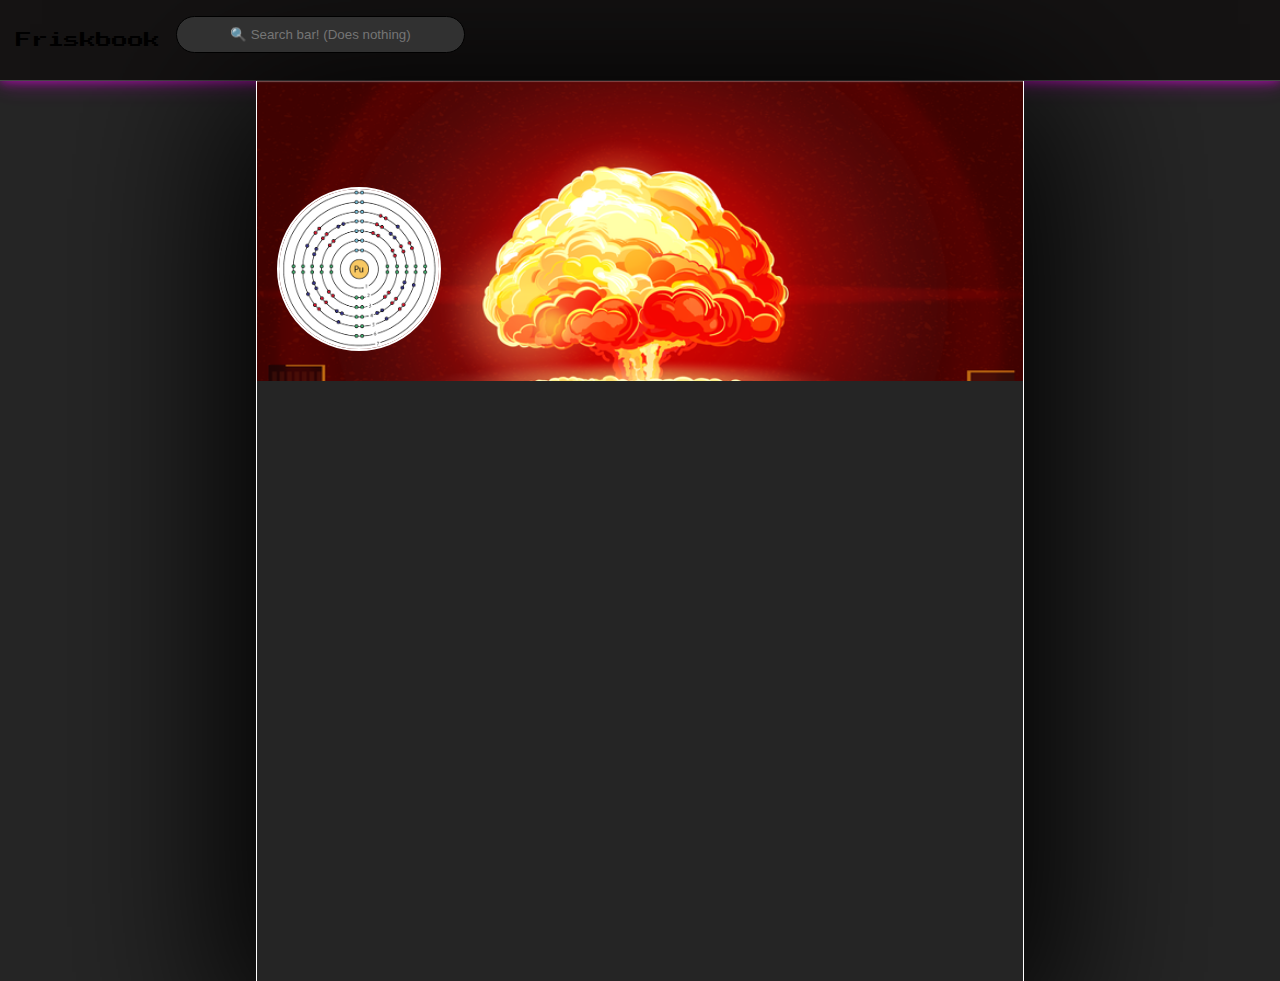
==== index.html @ 60d60c8c "Created website" ====
<!DOCTYPE html>
<html lang="en">

<head>
    <meta charset="UTF-8">
    <meta name="viewport" content="width=device-width, initial-scale=1.0">
    <link rel="stylesheet" href="/Styles.css">
    <title>Plutonium - Friskbook</title>
</head>

<body>
    <div id="fakeNav">
        <div id="leftContainer">
            <div id="logo">Friskbook</div>
            <div id="search">
                <div class="formContainer">
                    <form id="input" method="POST">
                        <input type="text" placeholder="🔍 Search bar! (Does nothing)">
                    </form>
                </div>
            </div>
        </div>
    </div>
    <div id="pageBody">
        <div class="profile-header">
            <div class="profile-banner">
                <img src="media/593af232bf76bb72038b4c7a.webp" alt="Profile Banner">
            </div>
            <img src="media/94_plutonium_(Pu)_enhanced_Bohr_model.png" alt="Profile Picture" class="profile-picture">
        </div>
        

</body>

</html>
---- Styles.css ----
body {
  background-color: #262626;
  margin: 0;
}

#pageBody {
  border: 0.1em solid white;
  color: white;
  margin-left: 20%;
  margin-right: 20%;
  min-height: 100vh;
  background-color: #252525;
  box-shadow: 0em 2em 10em 2em black;
  border-top: 0;
  border-bottom: 0;
}
#pageBody .profile-header {
  position: relative;
  width: 100%;
  max-height: 300px;
  /* Set the desired height for your banner */
  overflow: hidden;
}
#pageBody .profile-banner {
  position: relative;
  width: 100%;
  max-height: 300px; /* Set the desired height for your banner */
  overflow: hidden;
}
#pageBody .profile-banner img {
  width: 100%;
  height: auto;
  display: block;
}
#pageBody .profile-picture {
  position: absolute;
  bottom: 10%;
  /* Adjust the positioning as needed */
  left: 20px;
  /* Adjust the positioning as needed */
  width: 10em;
  /* Set the desired width for your profile picture */
  height: 10em;
  /* Set the desired height for your profile picture */
  border: 2px solid #fff;
  /* Optional: Add a white border to the profile picture */
  border-radius: 50%;
  /* Make the profile picture round */
}

#logo {
  font-family: PressStart2P;
}

#fakeNav {
  background-color: #151313;
  width: 100%;
  box-shadow: 0 0 10px rgba(255, 0, 255, 0.5), 0 0 20px rgba(255, 0, 255, 0.3), 0 0 30px rgba(255, 0, 255, 0.1);
  padding-top: 1em;
  padding-bottom: 1em;
  border-bottom: 0.1em rgb(153, 153, 153) outset;
  display: flex;
  flex-direction: row;
  justify-content: left;
}
#fakeNav #logo {
  animation: cycle-color 3s linear infinite alternate;
  padding: 1em;
  font-family: PressStart2P;
}
#fakeNav #leftContainer {
  display: flex;
}
#fakeNav #search .formContainer {
  display: flex;
  align-items: center;
}
#fakeNav #search .formContainer input {
  width: 20em;
}
#fakeNav #search #input input {
  animation: cycle-color 3s linear infinite alternate;
  padding: 10px;
  border: 1px solid black;
  border-radius: 20px;
  color: #000000;
  background-color: rgb(49, 49, 49);
}
#fakeNav #search #input::placeholder {
  animation: cycle-color 3s linear infinite alternate;
}
#fakeNav #search input[type=text]:focus {
  border: 1px solid black;
  animation: cycle-color 3s linear infinite alternate;
}
#fakeNav #search input[type=text] {
  text-align: center;
}

@font-face {
  font-family: PressStart2P;
  src: url("fonts/PressStart2P-Regular.ttf") format("truetype");
}
@keyframes cycle-color {
  0% {
    color: rgb(255, 0, 0);
    border-color: rgb(255, 0, 0);
  }
  16.6666% {
    color: rgb(255, 255, 0);
    border-color: rgb(255, 255, 0);
  }
  33.3333% {
    color: rgb(0, 255, 0);
    border-color: rgb(0, 255, 0);
  }
  50% {
    color: rgb(0, 255, 255);
    border-color: rgb(0, 255, 255);
  }
  66.6666% {
    color: rgb(0, 0, 255);
    border-color: rgb(0, 0, 255);
  }
  83.3333% {
    color: rgb(255, 0, 255);
    border-color: rgb(255, 0, 255);
  }
  100% {
    color: rgb(255, 0, 0);
    border-color: rgb(255, 0, 0);
  }
}

/*# sourceMappingURL=Styles.css.map */
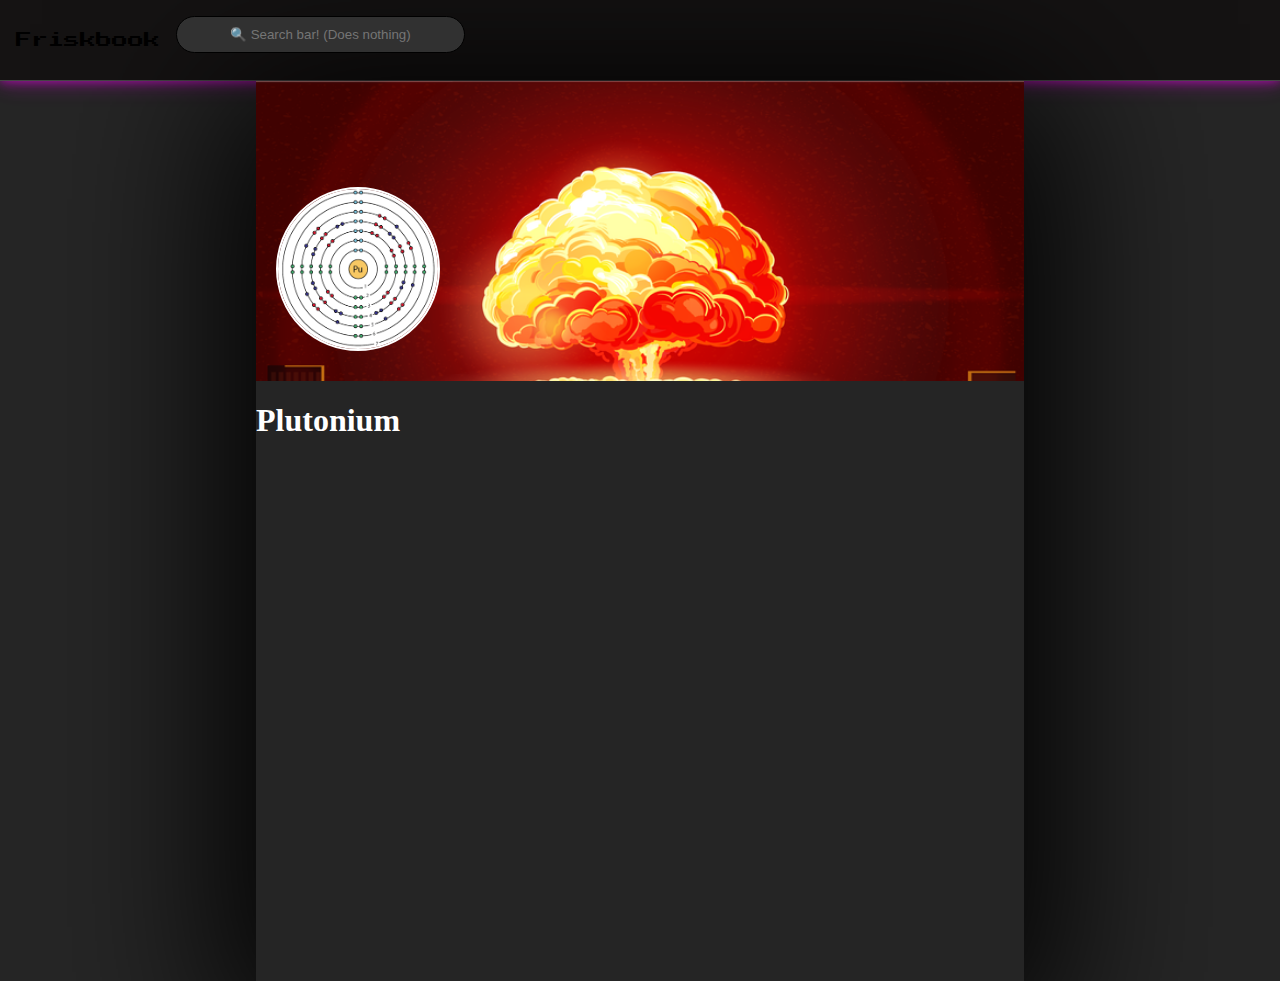
==== commit b045bbdd: "Updated & Added to plutonium" ====
--- a/index.html
+++ b/index.html
@@ -4,7 +4,7 @@
 <head>
     <meta charset="UTF-8">
     <meta name="viewport" content="width=device-width, initial-scale=1.0">
-    <link rel="stylesheet" href="/Styles.css">
+    <link rel="stylesheet" href="Styles.css">
     <title>Plutonium - Friskbook</title>
 </head>
 
@@ -28,7 +28,12 @@
             </div>
             <img src="media/94_plutonium_(Pu)_enhanced_Bohr_model.png" alt="Profile Picture" class="profile-picture">
         </div>
-        
+        <div class="topInfo">
+            <div class="name">
+                <h1>Plutonium</h1>
+            </div>
+        </div>
+    </div>
 
 </body>
 
--- a/Styles.css
+++ b/Styles.css
@@ -4,15 +4,12 @@
 }
 
 #pageBody {
-  border: 0.1em solid white;
   color: white;
   margin-left: 20%;
   margin-right: 20%;
   min-height: 100vh;
   background-color: #252525;
   box-shadow: 0em 2em 10em 2em black;
-  border-top: 0;
-  border-bottom: 0;
 }
 #pageBody .profile-header {
   position: relative;
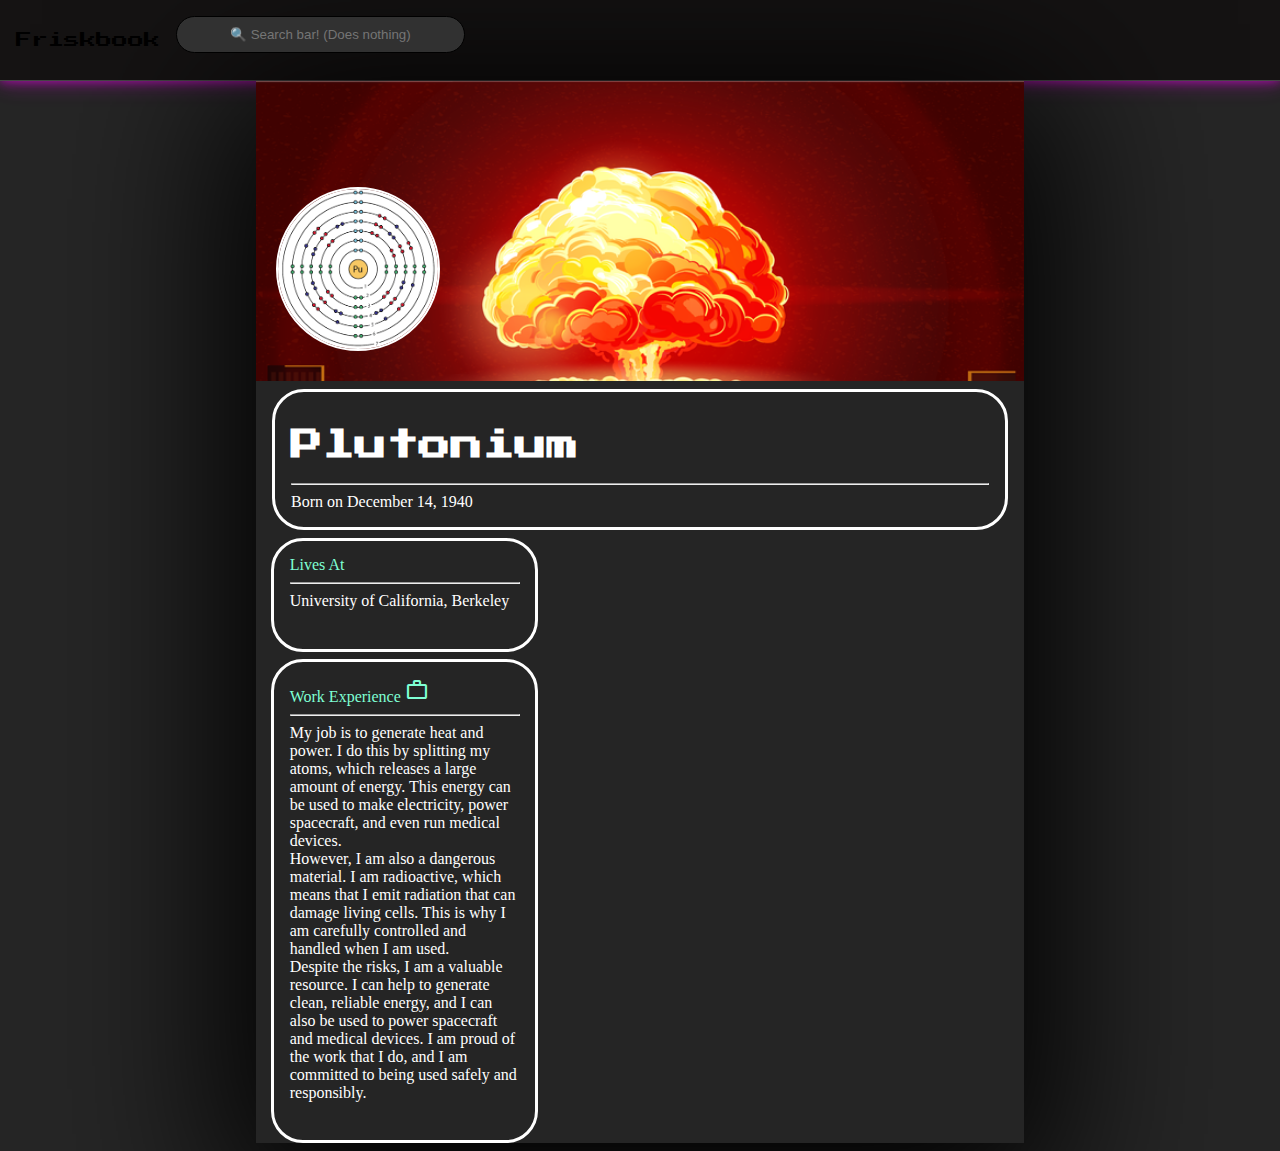
==== commit 10a06088: "Added basic info to page" ====
--- a/index.html
+++ b/index.html
@@ -5,8 +5,19 @@
     <meta charset="UTF-8">
     <meta name="viewport" content="width=device-width, initial-scale=1.0">
     <link rel="stylesheet" href="Styles.css">
+    <link rel="stylesheet"
+        href="https://fonts.googleapis.com/css2?family=Material+Symbols+Outlined:opsz,wght,FILL,GRAD@20..48,100..700,0..1,-50..200" />
     <title>Plutonium - Friskbook</title>
 </head>
+<style>
+    .material-symbols-outlined {
+        font-variation-settings:
+            'FILL' 0,
+            'wght' 400,
+            'GRAD' 0,
+            'opsz' 24
+    }
+</style>
 
 <body>
     <div id="fakeNav">
@@ -31,6 +42,36 @@
         <div class="topInfo">
             <div class="name">
                 <h1>Plutonium</h1>
+                <hr>
+            </div>
+            <div class="sub">
+                Born on December 14, 1940
+            </div>
+        </div>
+        <div class="infoBox">
+            <div class="title">
+                Lives At
+                <hr>
+            </div>
+            <div class="sub">
+                University of California, Berkeley
+            </div>
+        </div>
+        <div class="infoBox">
+            <div class="title">
+                Work Experience <span class="material-symbols-outlined">work</span>
+                <hr>
+            </div>
+            <div class="sub">
+                My job is to generate heat and power. I do this by splitting my atoms, which releases a large amount of
+                energy. This energy can be used to make electricity, power spacecraft, and even run medical devices.
+                <br>
+                However, I am also a dangerous material. I am radioactive, which means that I emit radiation that can
+                damage living cells. This is why I am carefully controlled and handled when I am used.
+                <br>
+                Despite the risks, I am a valuable resource. I can help to generate clean, reliable energy, and I can
+                also be used to power spacecraft and medical devices. I am proud of the work that I do, and I am
+                committed to being used safely and responsibly.
             </div>
         </div>
     </div>
--- a/Styles.css
+++ b/Styles.css
@@ -21,7 +21,8 @@
 #pageBody .profile-banner {
   position: relative;
   width: 100%;
-  max-height: 300px; /* Set the desired height for your banner */
+  max-height: 300px;
+  /* Set the desired height for your banner */
   overflow: hidden;
 }
 #pageBody .profile-banner img {
@@ -43,6 +44,36 @@
   /* Optional: Add a white border to the profile picture */
   border-radius: 50%;
   /* Make the profile picture round */
+}
+#pageBody .topInfo {
+  border: white solid 0.2em;
+  border-radius: 2em;
+  margin-left: 1em;
+  margin-right: 1em;
+  margin-top: 0.5em;
+  margin-bottom: 0.5em;
+  padding: 1em;
+  animation: cycle-color-border 3s linear infinite alternate;
+}
+#pageBody .topInfo .name {
+  font-family: PressStart2P;
+}
+#pageBody .infoBox {
+  border: white solid 0.2em;
+  border-radius: 2em;
+  margin-left: 2%;
+  margin-right: 2%;
+  margin-top: 1%;
+  margin-bottom: 1%;
+  animation: cycle-color-border 3s linear infinite alternate;
+  width: 30%;
+  padding-top: 2%;
+  padding-bottom: 5%;
+  padding-left: 2%;
+  padding-right: 2%;
+}
+#pageBody .infoBox .title {
+  color: aquamarine;
 }
 
 #logo {
@@ -128,5 +159,28 @@
     border-color: rgb(255, 0, 0);
   }
 }
+@keyframes cycle-color-border {
+  0% {
+    border-color: rgb(255, 0, 0);
+  }
+  16.6666% {
+    border-color: rgb(255, 255, 0);
+  }
+  33.3333% {
+    border-color: rgb(0, 255, 0);
+  }
+  50% {
+    border-color: rgb(0, 255, 255);
+  }
+  66.6666% {
+    border-color: rgb(0, 0, 255);
+  }
+  83.3333% {
+    border-color: rgb(255, 0, 255);
+  }
+  100% {
+    border-color: rgb(255, 0, 0);
+  }
+}
 
 /*# sourceMappingURL=Styles.css.map */
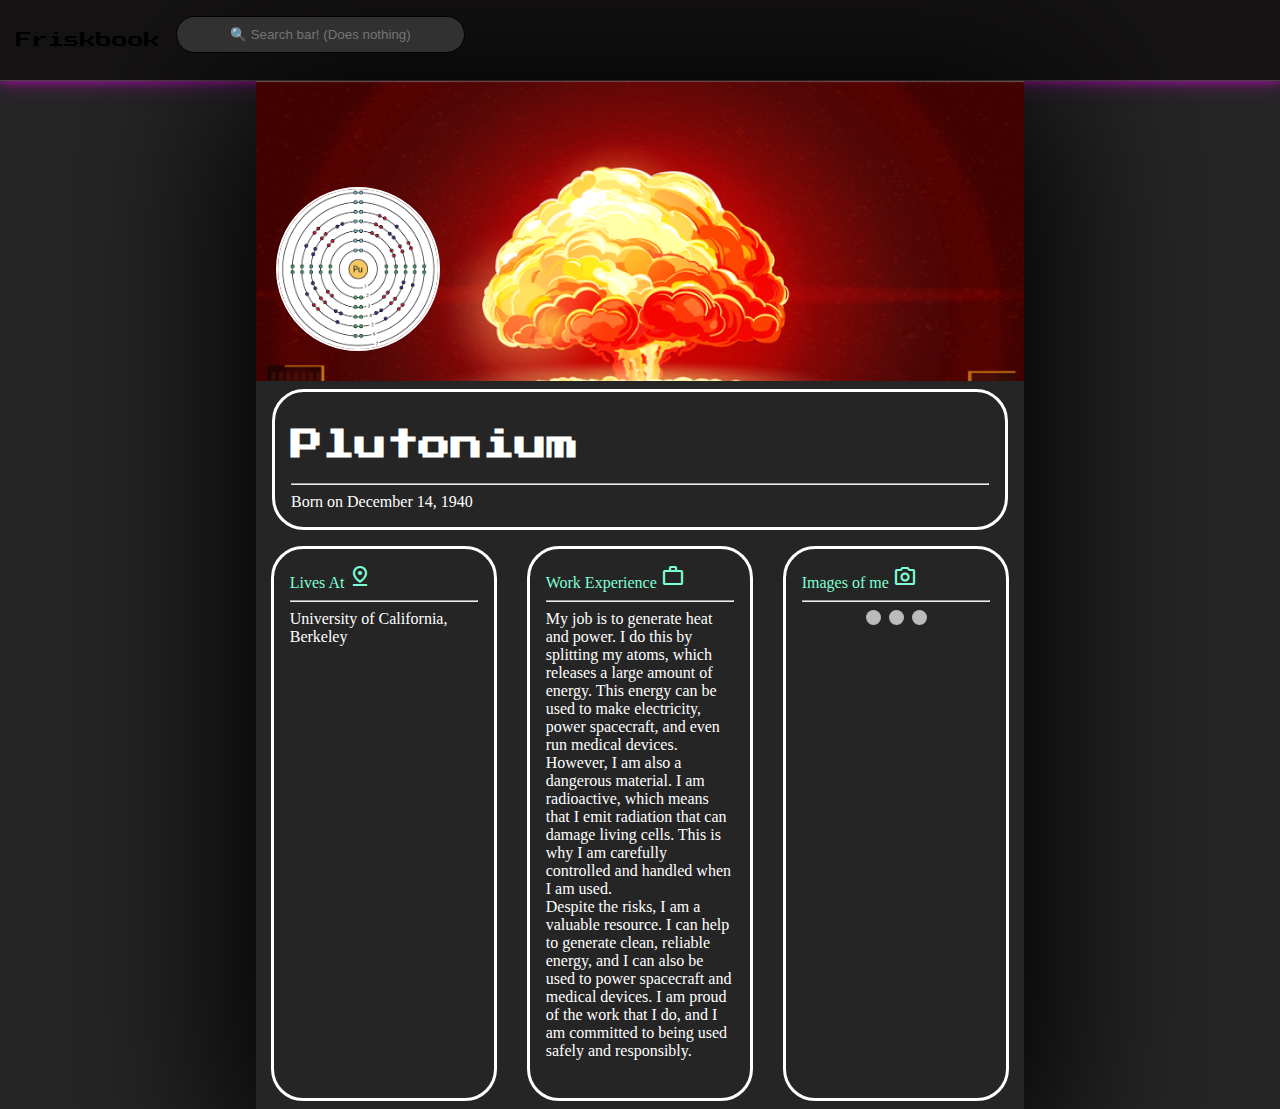
==== commit ec8e554f: "Changed page content to flexbox" ====
--- a/index.html
+++ b/index.html
@@ -48,34 +48,65 @@
                 Born on December 14, 1940
             </div>
         </div>
-        <div class="infoBox">
-            <div class="title">
-                Lives At
-                <hr>
+        <div class="pageInfo">
+            <div class="infoBox">
+                <div class="title">
+                    Lives At <span id="livesAt" class="material-symbols-outlined">pin_drop</span>
+                    <hr>
+                </div>
+                <div class="sub">
+                    University of California, Berkeley
+                </div>
             </div>
-            <div class="sub">
-                University of California, Berkeley
+            <div class="infoBox">
+                <div class="title">
+                    Work Experience <span class="material-symbols-outlined">work</span>
+                    <hr>
+                </div>
+                <div class="sub">
+                    My job is to generate heat and power. I do this by splitting my atoms, which releases a large amount
+                    of
+                    energy. This energy can be used to make electricity, power spacecraft, and even run medical devices.
+                    <br>
+                    However, I am also a dangerous material. I am radioactive, which means that I emit radiation that
+                    can
+                    damage living cells. This is why I am carefully controlled and handled when I am used.
+                    <br>
+                    Despite the risks, I am a valuable resource. I can help to generate clean, reliable energy, and I
+                    can
+                    also be used to power spacecraft and medical devices. I am proud of the work that I do, and I am
+                    committed to being used safely and responsibly.
+                </div>
             </div>
-        </div>
-        <div class="infoBox">
-            <div class="title">
-                Work Experience <span class="material-symbols-outlined">work</span>
-                <hr>
-            </div>
-            <div class="sub">
-                My job is to generate heat and power. I do this by splitting my atoms, which releases a large amount of
-                energy. This energy can be used to make electricity, power spacecraft, and even run medical devices.
-                <br>
-                However, I am also a dangerous material. I am radioactive, which means that I emit radiation that can
-                damage living cells. This is why I am carefully controlled and handled when I am used.
-                <br>
-                Despite the risks, I am a valuable resource. I can help to generate clean, reliable energy, and I can
-                also be used to power spacecraft and medical devices. I am proud of the work that I do, and I am
-                committed to being used safely and responsibly.
+            <div class="infoBox">
+                <div class="title">
+                    Images of me <span class="material-symbols-outlined">photo_camera</span>
+                    <hr>
+                </div>
+                <div class="slideshow-container">
+                    <div class="mySlides">
+                        <img src="media/IMG_1771-cropped_69eba9ad-09d0-421a-9388-7b87ca24a13b.webp" alt="Image 1">
+                    </div>
+
+                    <div class="mySlides">
+                        <img src="media/Plutonium3.jpg" alt="Image 2">
+                    </div>
+
+                    <div class="mySlides">
+                        <img src="media/9698409F-C587-40D2-9E95CE452CDD41EC_source.webp" alt="Image 3">
+                    </div>
+
+                    <!-- Navigation dots -->
+                    <div style="text-align:center">
+                        <span class="dot"></span>
+                        <span class="dot"></span>
+                        <span class="dot"></span>
+                    </div>
+                </div>
             </div>
         </div>
     </div>
-
+    <script src="slides.js"></script>
 </body>
 
 </html>--- a/Styles.css
+++ b/Styles.css
@@ -10,6 +10,9 @@
   min-height: 100vh;
   background-color: #252525;
   box-shadow: 0em 2em 10em 2em black;
+}
+#pageBody #livesAt {
+  height: 20%;
 }
 #pageBody .profile-header {
   position: relative;
@@ -58,7 +61,11 @@
 #pageBody .topInfo .name {
   font-family: PressStart2P;
 }
-#pageBody .infoBox {
+#pageBody .pageInfo {
+  display: flex;
+  justify-content: center;
+}
+#pageBody .pageInfo .infoBox {
   border: white solid 0.2em;
   border-radius: 2em;
   margin-left: 2%;
@@ -71,9 +78,46 @@
   padding-bottom: 5%;
   padding-left: 2%;
   padding-right: 2%;
-}
-#pageBody .infoBox .title {
+  /* Style for the slideshow container */
+  /* Style for the images in the slideshow */
+  /* Style for the navigation dots */
+}
+#pageBody .pageInfo .infoBox .title {
   color: aquamarine;
+}
+#pageBody .pageInfo .infoBox img {
+  margin: 2%;
+  width: 80%;
+}
+#pageBody .pageInfo .infoBox .slideshow-container {
+  max-width: 500px;
+  position: relative;
+  margin: auto;
+  overflow: hidden;
+}
+#pageBody .pageInfo .infoBox .mySlides {
+  display: none;
+  width: 100%;
+  height: 300px;
+  /* Set a fixed height for the images */
+}
+#pageBody .pageInfo .infoBox .mySlides img {
+  width: 100%;
+  height: 100%;
+  object-fit: cover;
+  /* Maintain image aspect ratio while covering the fixed container height */
+}
+#pageBody .pageInfo .infoBox .dot {
+  height: 15px;
+  width: 15px;
+  margin: 0 2px;
+  background-color: #bbb;
+  border-radius: 50%;
+  display: inline-block;
+  transition: background-color 0.6s ease;
+}
+#pageBody .pageInfo .infoBox .active {
+  background-color: #717171;
 }
 
 #logo {
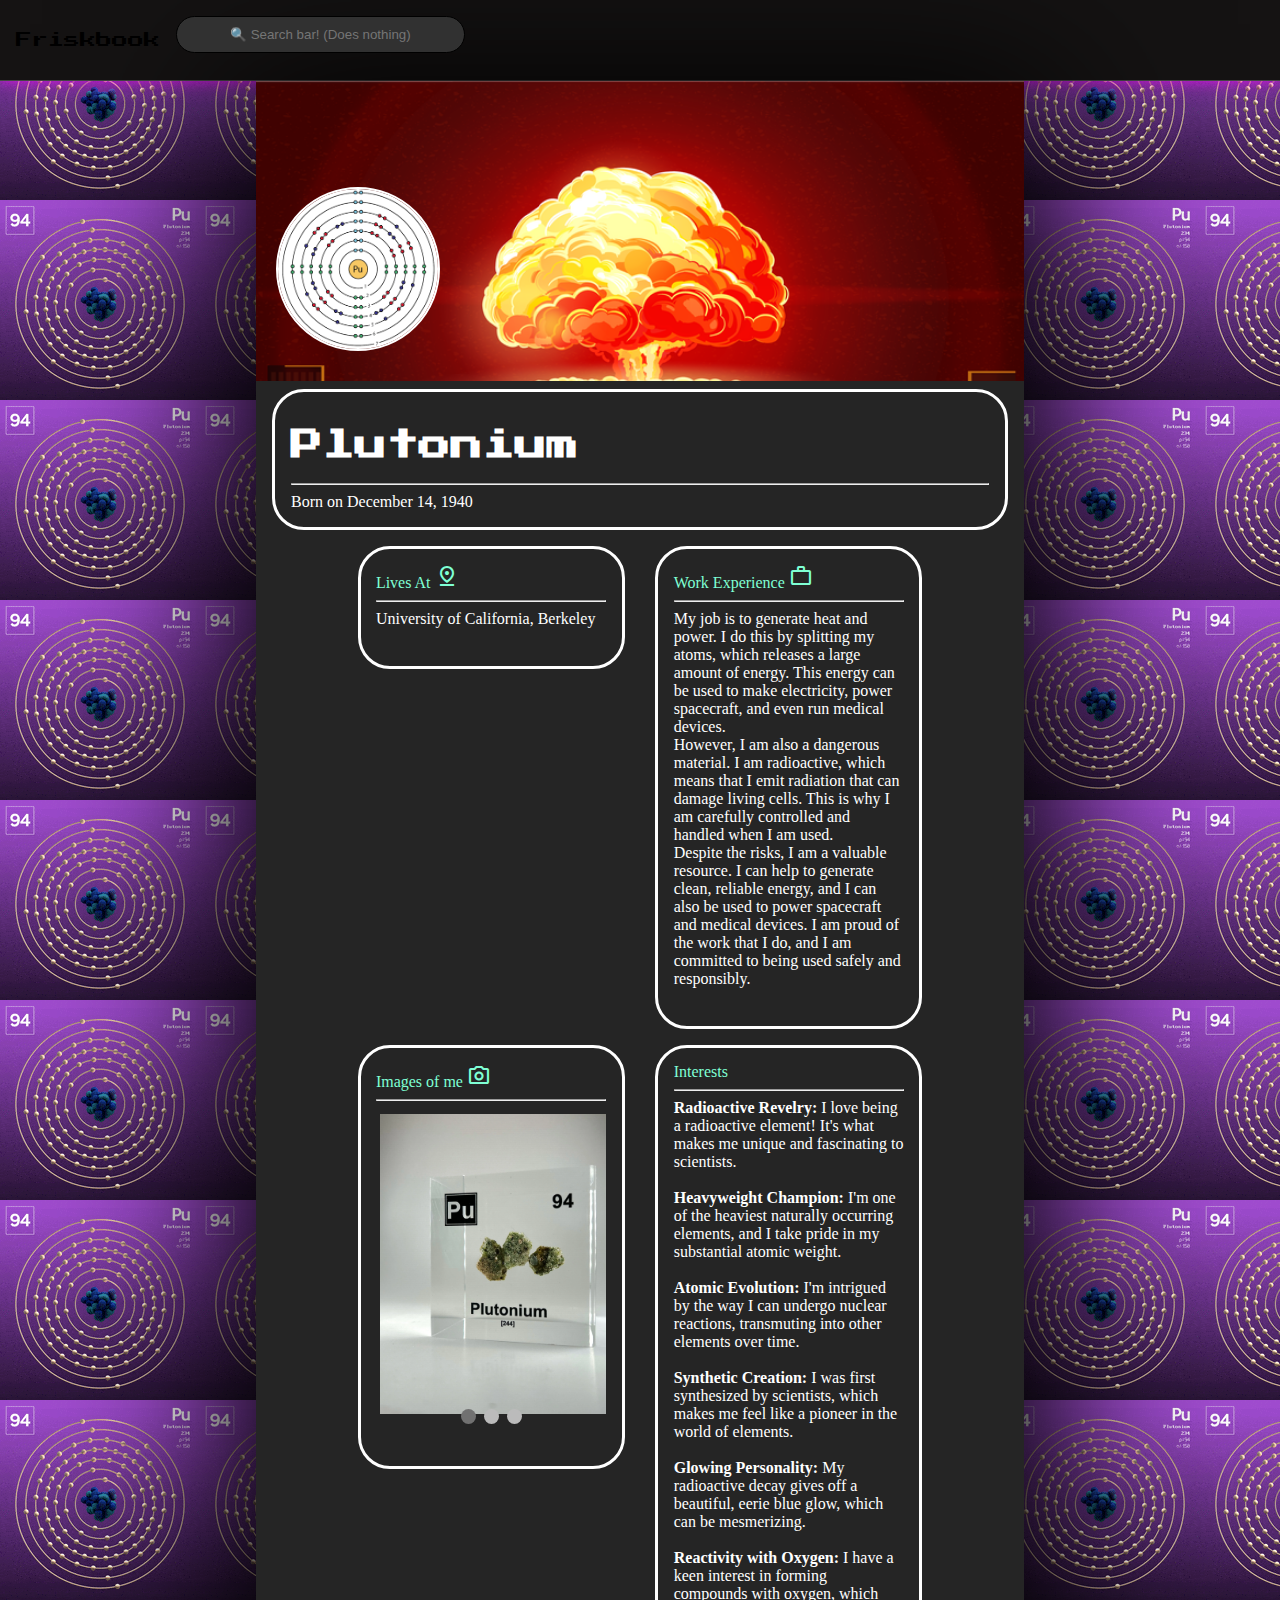
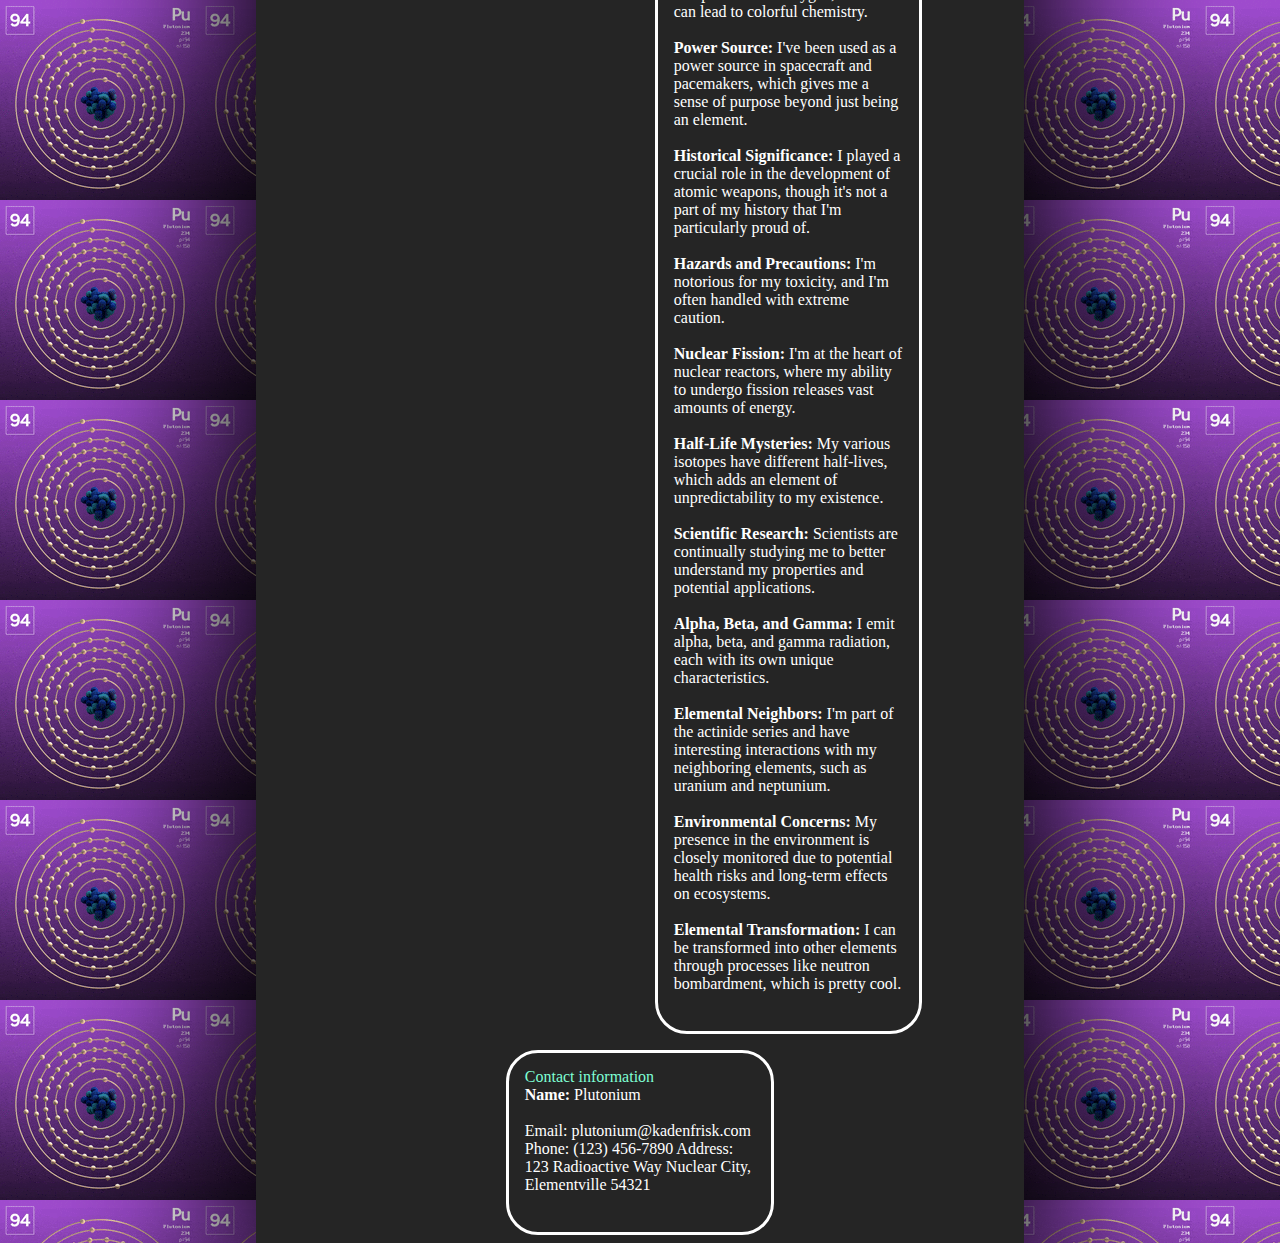
==== commit 58702e97: "Added more info to main page" ====
--- a/index.html
+++ b/index.html
@@ -104,9 +104,87 @@
                     </div>
                 </div>
             </div>
+            <div class="infoBox">
+                <div class="title">Interests</div>
+                <hr>
+                <div class="sub">
+                    <b>Radioactive Revelry:</b> I love being a radioactive element! It's what makes me unique and
+                    fascinating
+                    to scientists.
+                    <br><br>
+                    <b>Heavyweight Champion:</b> I'm one of the heaviest naturally occurring elements, and I take pride
+                    in my
+                    substantial atomic weight.
+                    <br><br>
+                    <b>Atomic Evolution:</b> I'm intrigued by the way I can undergo nuclear reactions, transmuting into
+                    other
+                    elements over time.
+                    <br><br>
+                    <b>Synthetic Creation:</b> I was first synthesized by scientists, which makes me feel like a pioneer
+                    in the
+                    world of elements.
+                    <br><br>
+                    <b>Glowing Personality:</b> My radioactive decay gives off a beautiful, eerie blue glow, which can
+                    be
+                    mesmerizing.
+                    <br><br>
+                    <b>Reactivity with Oxygen:</b> I have a keen interest in forming compounds with oxygen, which can
+                    lead to
+                    colorful chemistry.
+                    <br><br>
+                    <b>Power Source:</b> I've been used as a power source in spacecraft and pacemakers, which gives me a
+                    sense
+                    of purpose beyond just being an element.
+                    <br><br>
+                    <b>Historical Significance:</b> I played a crucial role in the development of atomic weapons,
+                    though it's
+                    not a part of my history that I'm particularly proud of.
+                    <br><br>
+                    <b>Hazards and Precautions:</b> I'm notorious for my toxicity, and I'm often handled with extreme
+                    caution.
+                    <br><br>
+                    <b>Nuclear Fission:</b> I'm at the heart of nuclear reactors, where my ability to undergo fission
+                    releases
+                    vast amounts of energy.
+                    <br><br>
+                    <b>Half-Life Mysteries:</b> My various isotopes have different half-lives, which adds an element of
+                    unpredictability to my existence.
+                    <br><br>
+                    <b>Scientific Research:</b> Scientists are continually studying me to better understand my
+                    properties and
+                    potential applications.
+                    <br><br>
+                    <b>Alpha, Beta, and Gamma:</b> I emit alpha, beta, and gamma radiation, each with its own unique
+                    characteristics.
+                    <br><br>
+                    <b>Elemental Neighbors:</b> I'm part of the actinide series and have interesting interactions with
+                    my
+                    neighboring elements, such as uranium and neptunium.
+                    <br><br>
+                    <b>Environmental Concerns:</b> My presence in the environment is closely monitored due to potential
+                    health
+                    risks and long-term effects on ecosystems.
+                    <br><br>
+                    <b>Elemental Transformation:</b> I can be transformed into other elements through processes like
+                    neutron
+                    bombardment, which is pretty cool.
+                </div>
+            </div>
+            <div class="infoBox">
+                <div class="title">Contact information</div>
+                <div class="sub">
+                    <b>Name:</b> Plutonium
+                    <br><br>
+                    Email: plutonium@kadenfrisk.com
+
+                    Phone: (123) 456-7890
+
+                    Address: 123 Radioactive Way
+                    Nuclear City, Elementville 54321
+                </div>
+            </div>
         </div>
-    </div>
-    <script src="slides.js"></script>
+        <script src="slides.js"></script>
 </body>
 
 </html>--- a/Styles.css
+++ b/Styles.css
@@ -1,4 +1,6 @@
 body {
+  background-image: url(media/plutoniumGif.gif);
+  background-repeat: repeat;
   background-color: #262626;
   margin: 0;
 }
@@ -10,9 +12,6 @@
   min-height: 100vh;
   background-color: #252525;
   box-shadow: 0em 2em 10em 2em black;
-}
-#pageBody #livesAt {
-  height: 20%;
 }
 #pageBody .profile-header {
   position: relative;
@@ -63,9 +62,13 @@
 }
 #pageBody .pageInfo {
   display: flex;
+  flex-wrap: wrap;
+  flex-direction: row;
   justify-content: center;
 }
 #pageBody .pageInfo .infoBox {
+  width: min-content;
+  height: min-content;
   border: white solid 0.2em;
   border-radius: 2em;
   margin-left: 2%;
@@ -80,7 +83,6 @@
   padding-right: 2%;
   /* Style for the slideshow container */
   /* Style for the images in the slideshow */
-  /* Style for the navigation dots */
 }
 #pageBody .pageInfo .infoBox .title {
   color: aquamarine;
@@ -105,7 +107,6 @@
   width: 100%;
   height: 100%;
   object-fit: cover;
-  /* Maintain image aspect ratio while covering the fixed container height */
 }
 #pageBody .pageInfo .infoBox .dot {
   height: 15px;
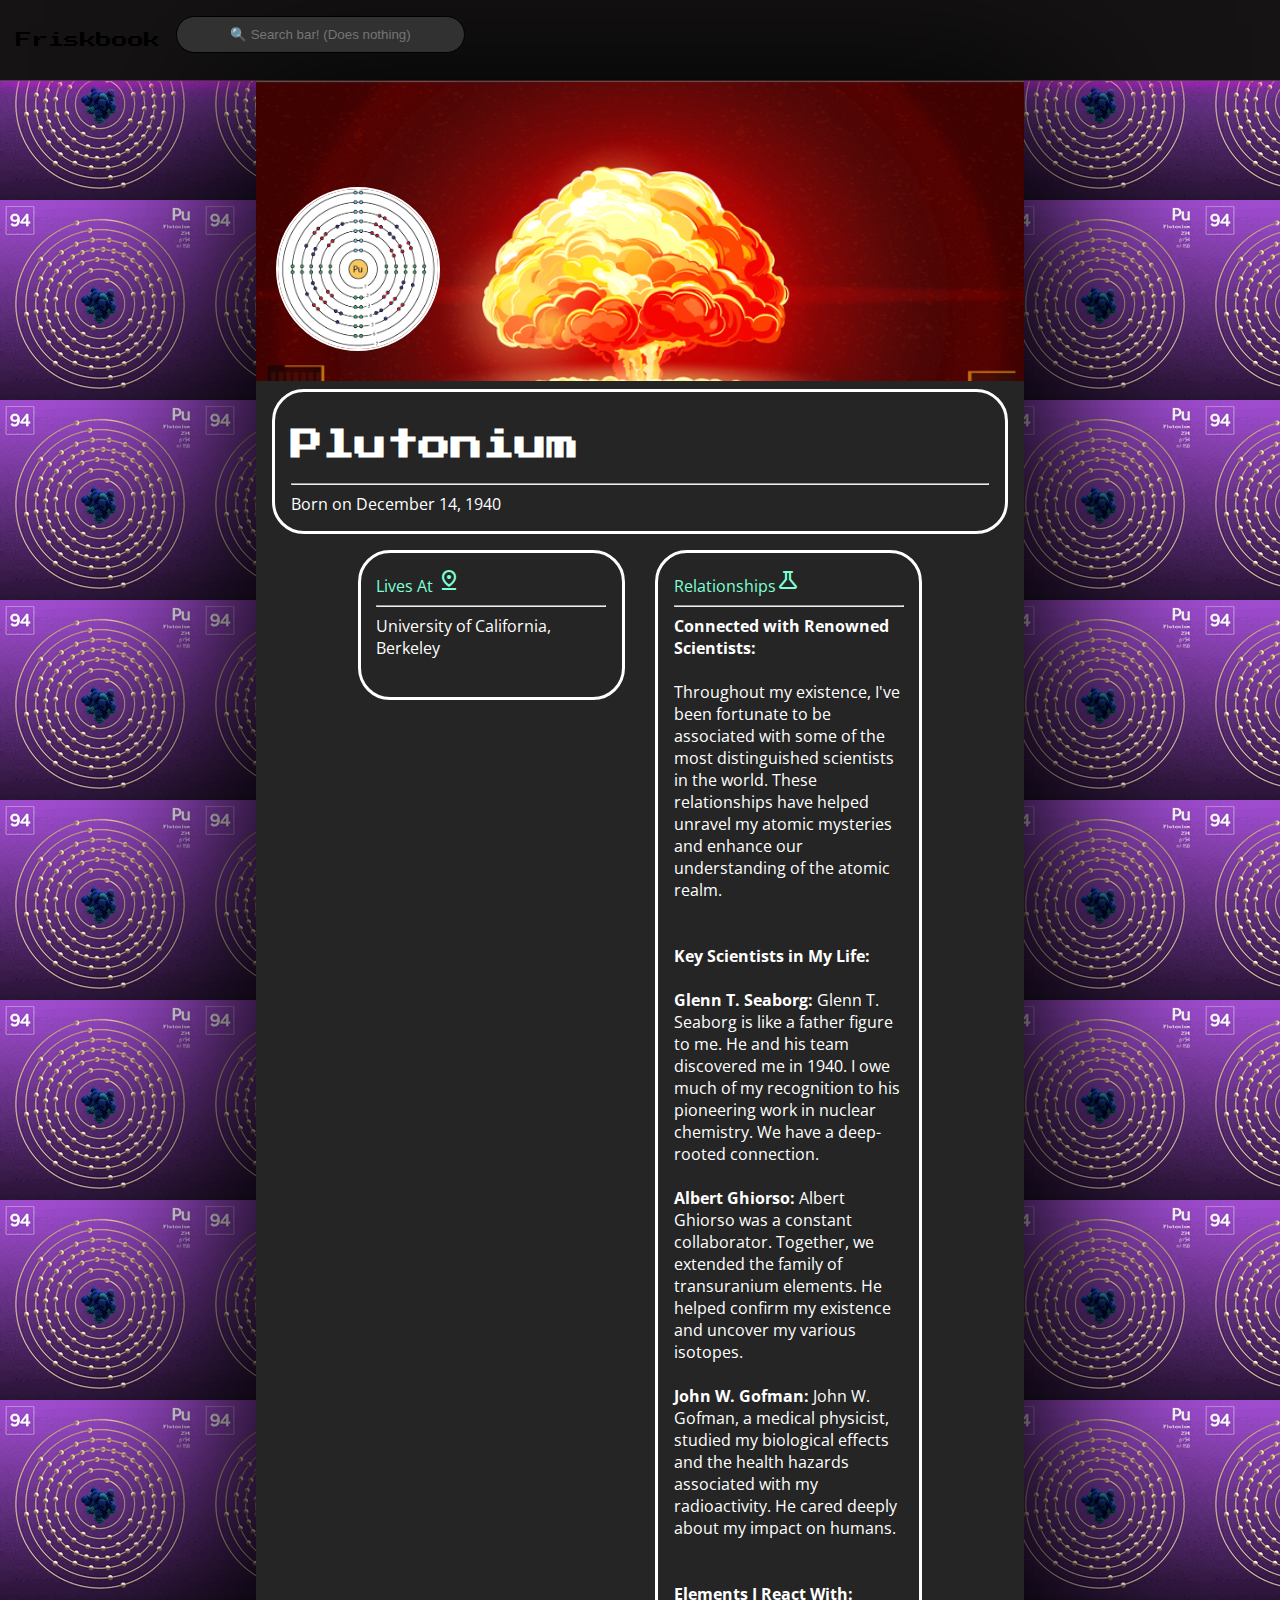
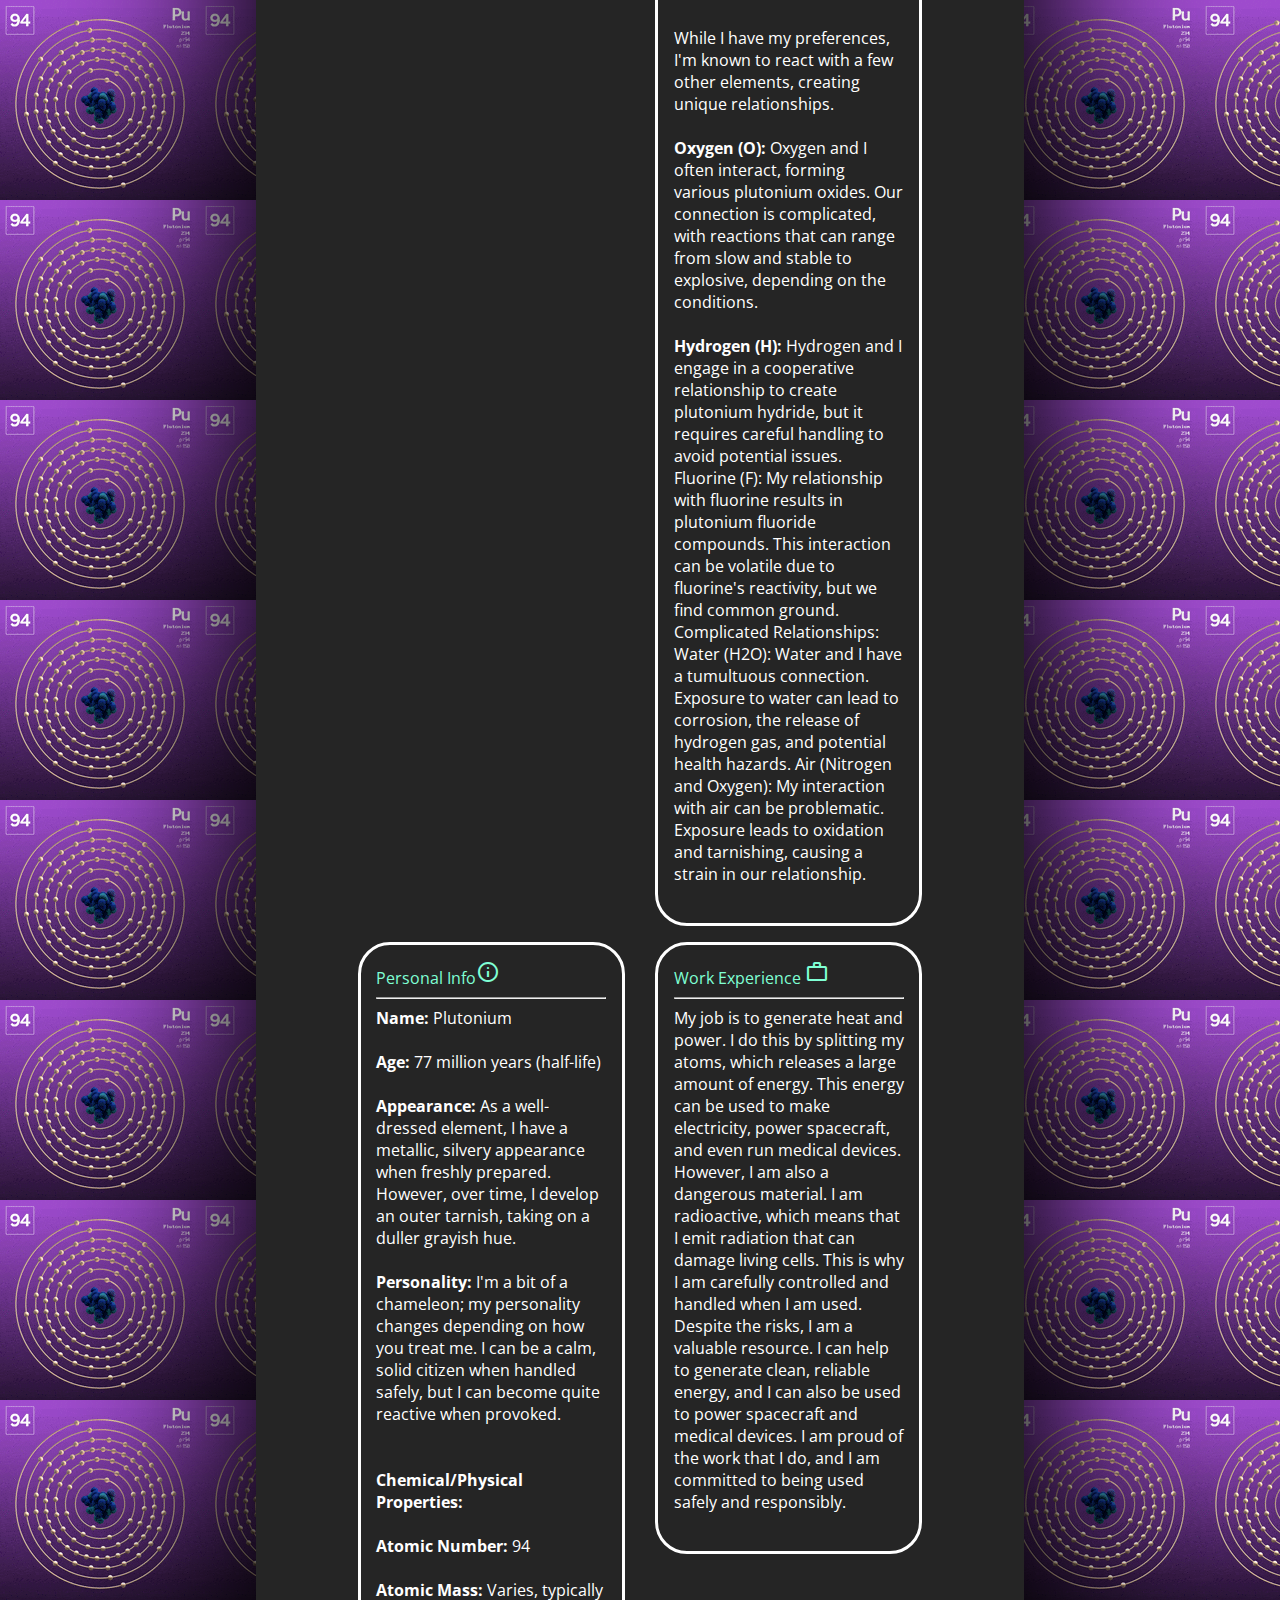
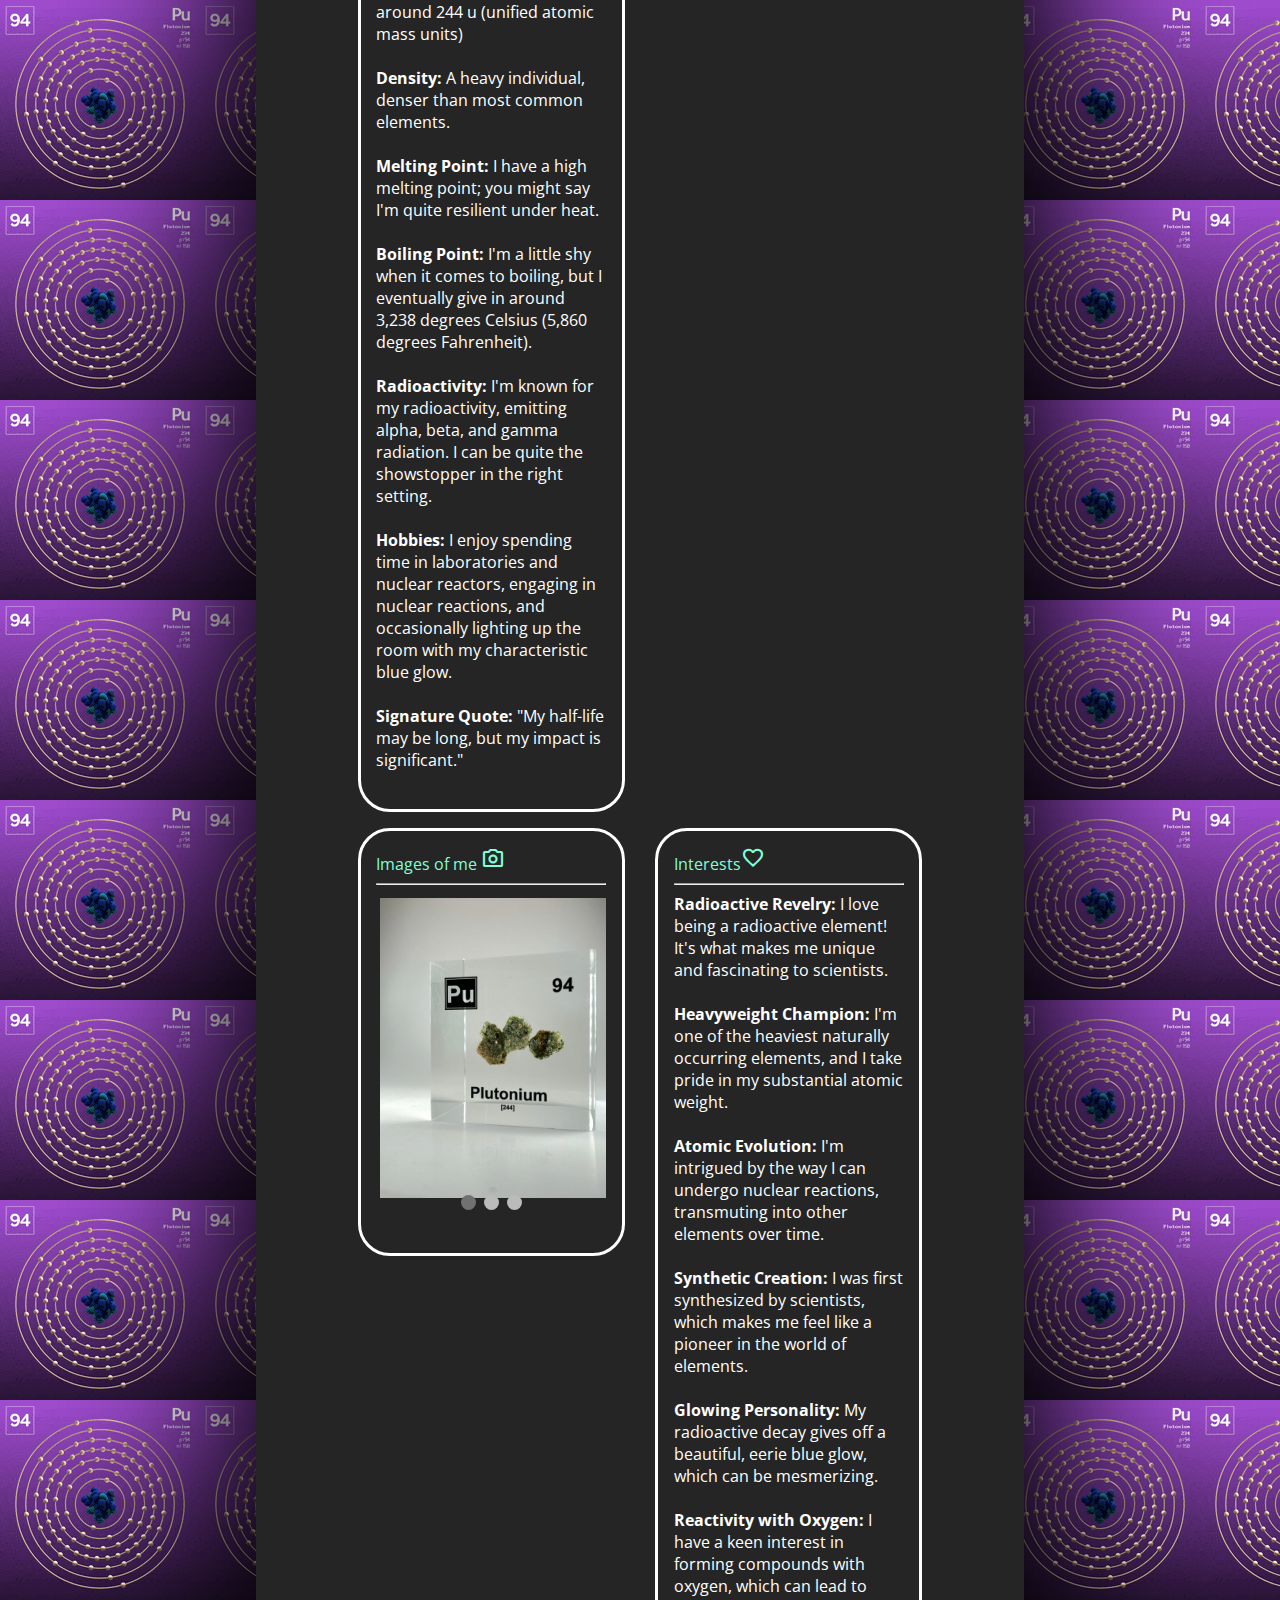
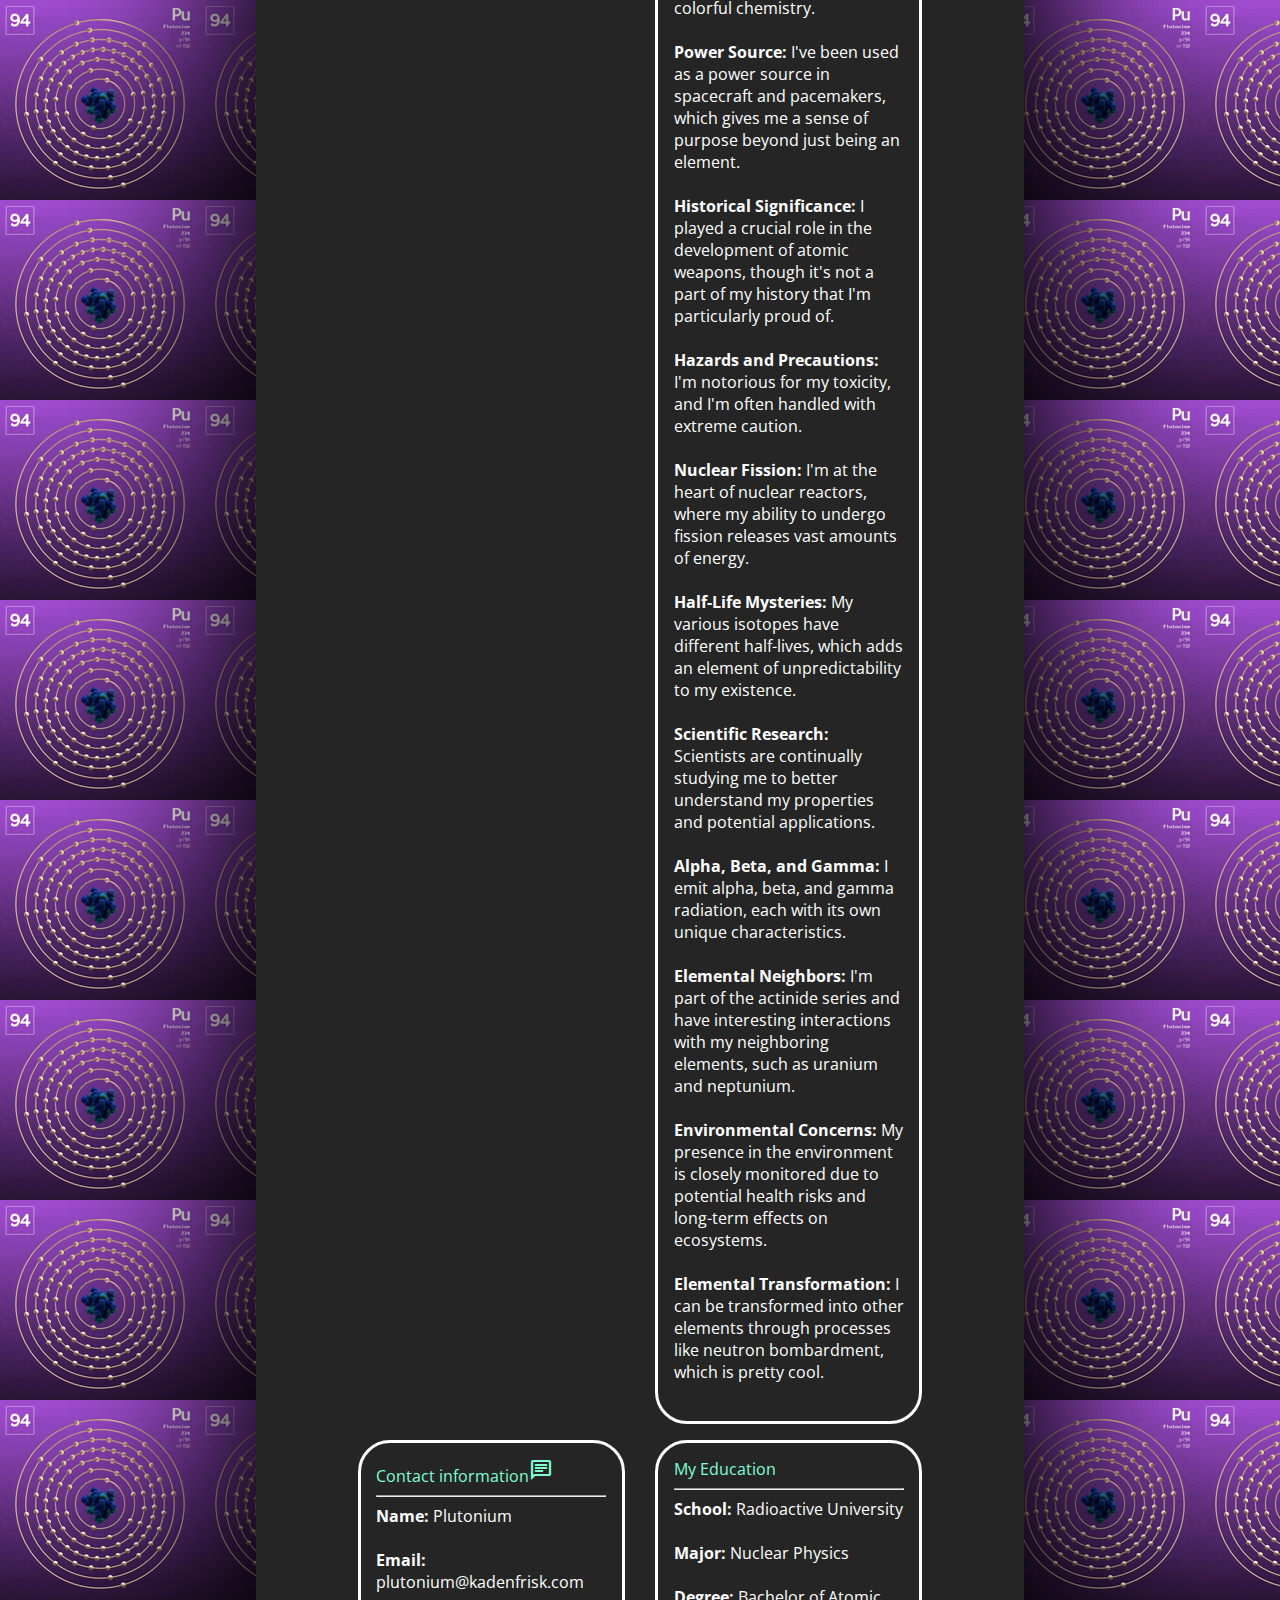
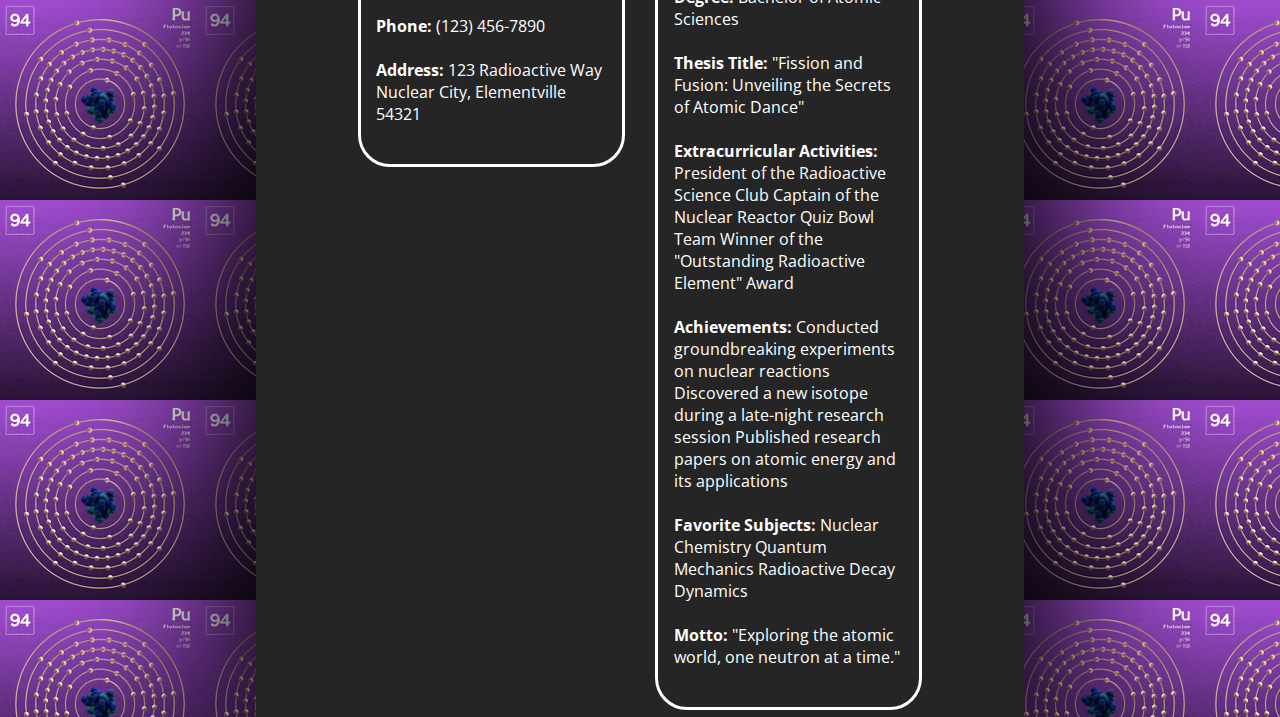
==== commit c937b224: "edit" ====
--- a/index.html
+++ b/index.html
@@ -59,6 +59,93 @@
                 </div>
             </div>
             <div class="infoBox">
+                <div class="title">Relationships<span class="material-symbols-outlined">science</span></div>
+                <hr>
+                <div class="sub">
+                    <b>Connected with Renowned Scientists:</b>
+                    <br><br>
+                    Throughout my existence, I've been fortunate to be associated with some of the most distinguished
+                    scientists in the world. These relationships have helped unravel my atomic mysteries and enhance our
+                    understanding of the atomic realm.
+                    <br><br><br>
+                    <b>Key Scientists in My Life:</b>
+                    <br><br>
+                    <b>Glenn T. Seaborg:</b> Glenn T. Seaborg is like a father figure to me. He and his team discovered me in
+                    1940. I owe much of my recognition to his pioneering work in nuclear chemistry. We have a
+                    deep-rooted connection.
+                    <br><br>
+                    <b>Albert Ghiorso:</b> Albert Ghiorso was a constant collaborator. Together, we extended the family of
+                    transuranium elements. He helped confirm my existence and uncover my various isotopes.
+                    <br><br>
+                    <b>John W. Gofman:</b> John W. Gofman, a medical physicist, studied my biological effects and the health
+                    hazards associated with my radioactivity. He cared deeply about my impact on humans.
+                    <br><br><br>
+                    <b>Elements I React With:</b>
+                    <br><br>
+                    While I have my preferences, I'm known to react with a few other elements, creating unique
+                    relationships.
+                    <br><br>
+                    <b>Oxygen (O):</b> Oxygen and I often interact, forming various plutonium oxides. Our connection is
+                    complicated, with reactions that can range from slow and stable to explosive, depending on the
+                    conditions.
+                    <br><br>
+                    <b>Hydrogen (H):</b> Hydrogen and I engage in a cooperative relationship to create plutonium hydride, but
+                    it requires careful handling to avoid potential issues.
+                    
+                    Fluorine (F): My relationship with fluorine results in plutonium fluoride compounds. This
+                    interaction can be volatile due to fluorine's reactivity, but we find common ground.
+
+                    Complicated Relationships:
+
+                    Water (H2O): Water and I have a tumultuous connection. Exposure to water can lead to corrosion, the
+                    release of hydrogen gas, and potential health hazards.
+
+                    Air (Nitrogen and Oxygen): My interaction with air can be problematic. Exposure leads to oxidation
+                    and tarnishing, causing a strain in our relationship.
+                </div>
+            </div>
+            <div class="infoBox">
+                <div class="title">Personal Info<span class="material-symbols-outlined">info</span></div>
+                <hr>
+                <div class="sub">
+                    <b>Name:</b> Plutonium
+                    <br><br>
+                    <b>Age:</b> 77 million years (half-life)
+                    <br><br>
+                    <b>Appearance:</b> As a well-dressed element, I have a metallic, silvery appearance when freshly
+                    prepared.
+                    However, over time, I develop an outer tarnish, taking on a duller grayish hue.
+                    <br><br>
+                    <b>Personality:</b> I'm a bit of a chameleon; my personality changes depending on how you treat me.
+                    I can
+                    be a calm, solid citizen when handled safely, but I can become quite reactive when provoked.
+                    <br><br><br>
+                    <b>Chemical/Physical Properties:</b>
+                    <br><br>
+                    <b>Atomic Number:</b> 94
+                    <br><br>
+                    <b>Atomic Mass:</b> Varies, typically around 244 u (unified atomic mass units)
+                    <br><br>
+                    <b>Density:</b> A heavy individual, denser than most common elements.
+                    <br><br>
+                    <b>Melting Point:</b> I have a high melting point; you might say I'm quite resilient under heat.
+                    <br><br>
+                    <b>Boiling Point:</b> I'm a little shy when it comes to boiling, but I eventually give in around
+                    3,238
+                    degrees Celsius (5,860 degrees Fahrenheit).
+                    <br><br>
+                    <b>Radioactivity:</b> I'm known for my radioactivity, emitting alpha, beta, and gamma radiation. I
+                    can be
+                    quite the showstopper in the right setting.
+                    <br><br>
+                    <b>Hobbies:</b> I enjoy spending time in laboratories and nuclear reactors, engaging in nuclear
+                    reactions,
+                    and occasionally lighting up the room with my characteristic blue glow.
+                    <br><br>
+                    <b>Signature Quote:</b> "My half-life may be long, but my impact is significant."
+                </div>
+            </div>
+            <div class="infoBox">
                 <div class="title">
                     Work Experience <span class="material-symbols-outlined">work</span>
                     <hr>
@@ -105,7 +192,7 @@
                 </div>
             </div>
             <div class="infoBox">
-                <div class="title">Interests</div>
+                <div class="title">Interests<span class="material-symbols-outlined">favorite</span></div>
                 <hr>
                 <div class="sub">
                     <b>Radioactive Revelry:</b> I love being a radioactive element! It's what makes me unique and
@@ -171,16 +258,47 @@
                 </div>
             </div>
             <div class="infoBox">
-                <div class="title">Contact information</div>
+                <div class="title">Contact information<span class="material-symbols-outlined">chat</span></div>
+                <hr>
                 <div class="sub">
                     <b>Name:</b> Plutonium
                     <br><br>
-                    Email: plutonium@kadenfrisk.com
-
-                    Phone: (123) 456-7890
-
-                    Address: 123 Radioactive Way
+                    <b>Email:</b> plutonium@kadenfrisk.com
+                    <br><br>
+                    <b>Phone:</b> (123) 456-7890
+                    <br><br>
+                    <b>Address:</b> 123 Radioactive Way
                     Nuclear City, Elementville 54321
+                </div>
+            </div>
+            <div class="infoBox">
+                <div class="title">My Education</div>
+                <hr>
+                <div class="sub">
+                    <b>School:</b> Radioactive University
+                    <br><br>
+                    <b>Major:</b> Nuclear Physics
+                    <br><br>
+                    <b>Degree:</b> Bachelor of Atomic Sciences
+                    <br><br>
+                    <b>Thesis Title:</b> "Fission and Fusion: Unveiling the Secrets of Atomic Dance"
+                    <br><br>
+                    <b>Extracurricular Activities:</b>
+                    President of the Radioactive Science Club
+                    Captain of the Nuclear Reactor Quiz Bowl Team
+                    Winner of the "Outstanding Radioactive Element" Award
+                    <br><br>
+                    <b>Achievements:</b>
+                    Conducted groundbreaking experiments on nuclear reactions
+                    Discovered a new isotope during a late-night research session
+                    Published research papers on atomic energy and its applications
+                    <br><br>
+                    <b>Favorite Subjects:</b>
+                    Nuclear Chemistry
+                    Quantum Mechanics
+                    Radioactive Decay Dynamics
+                    <br><br>
+                    <b>Motto:</b> "Exploring the atomic world, one neutron at a time."
                 </div>
             </div>
         </div>
--- a/Styles.css
+++ b/Styles.css
@@ -6,6 +6,7 @@
 }
 
 #pageBody {
+  font-family: OpenSans;
   color: white;
   margin-left: 20%;
   margin-right: 20%;
@@ -24,7 +25,6 @@
   position: relative;
   width: 100%;
   max-height: 300px;
-  /* Set the desired height for your banner */
   overflow: hidden;
 }
 #pageBody .profile-banner img {
@@ -174,6 +174,10 @@
   font-family: PressStart2P;
   src: url("fonts/PressStart2P-Regular.ttf") format("truetype");
 }
+@font-face {
+  font-family: OpenSans;
+  src: url("fonts/Open_Sans/OpenSans-VariableFont_wdth,wght.ttf") format("truetype");
+}
 @keyframes cycle-color {
   0% {
     color: rgb(255, 0, 0);
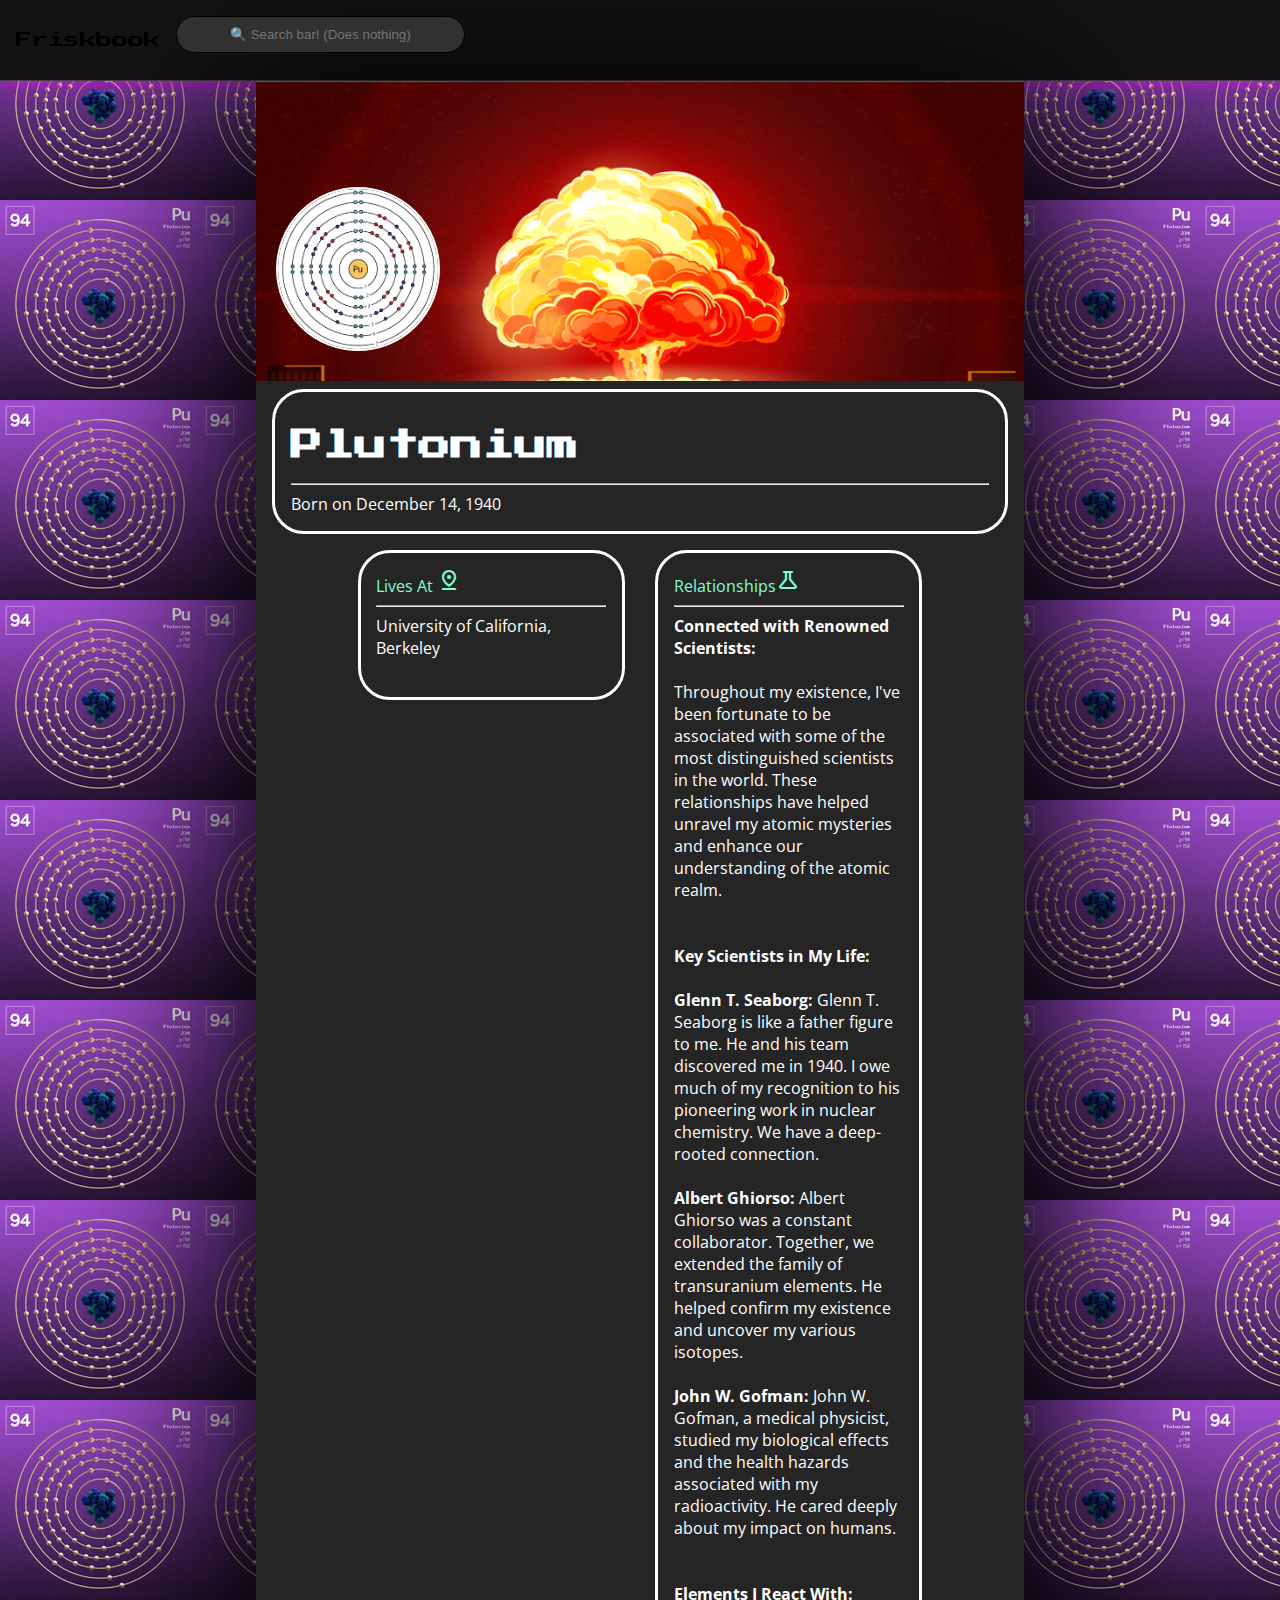
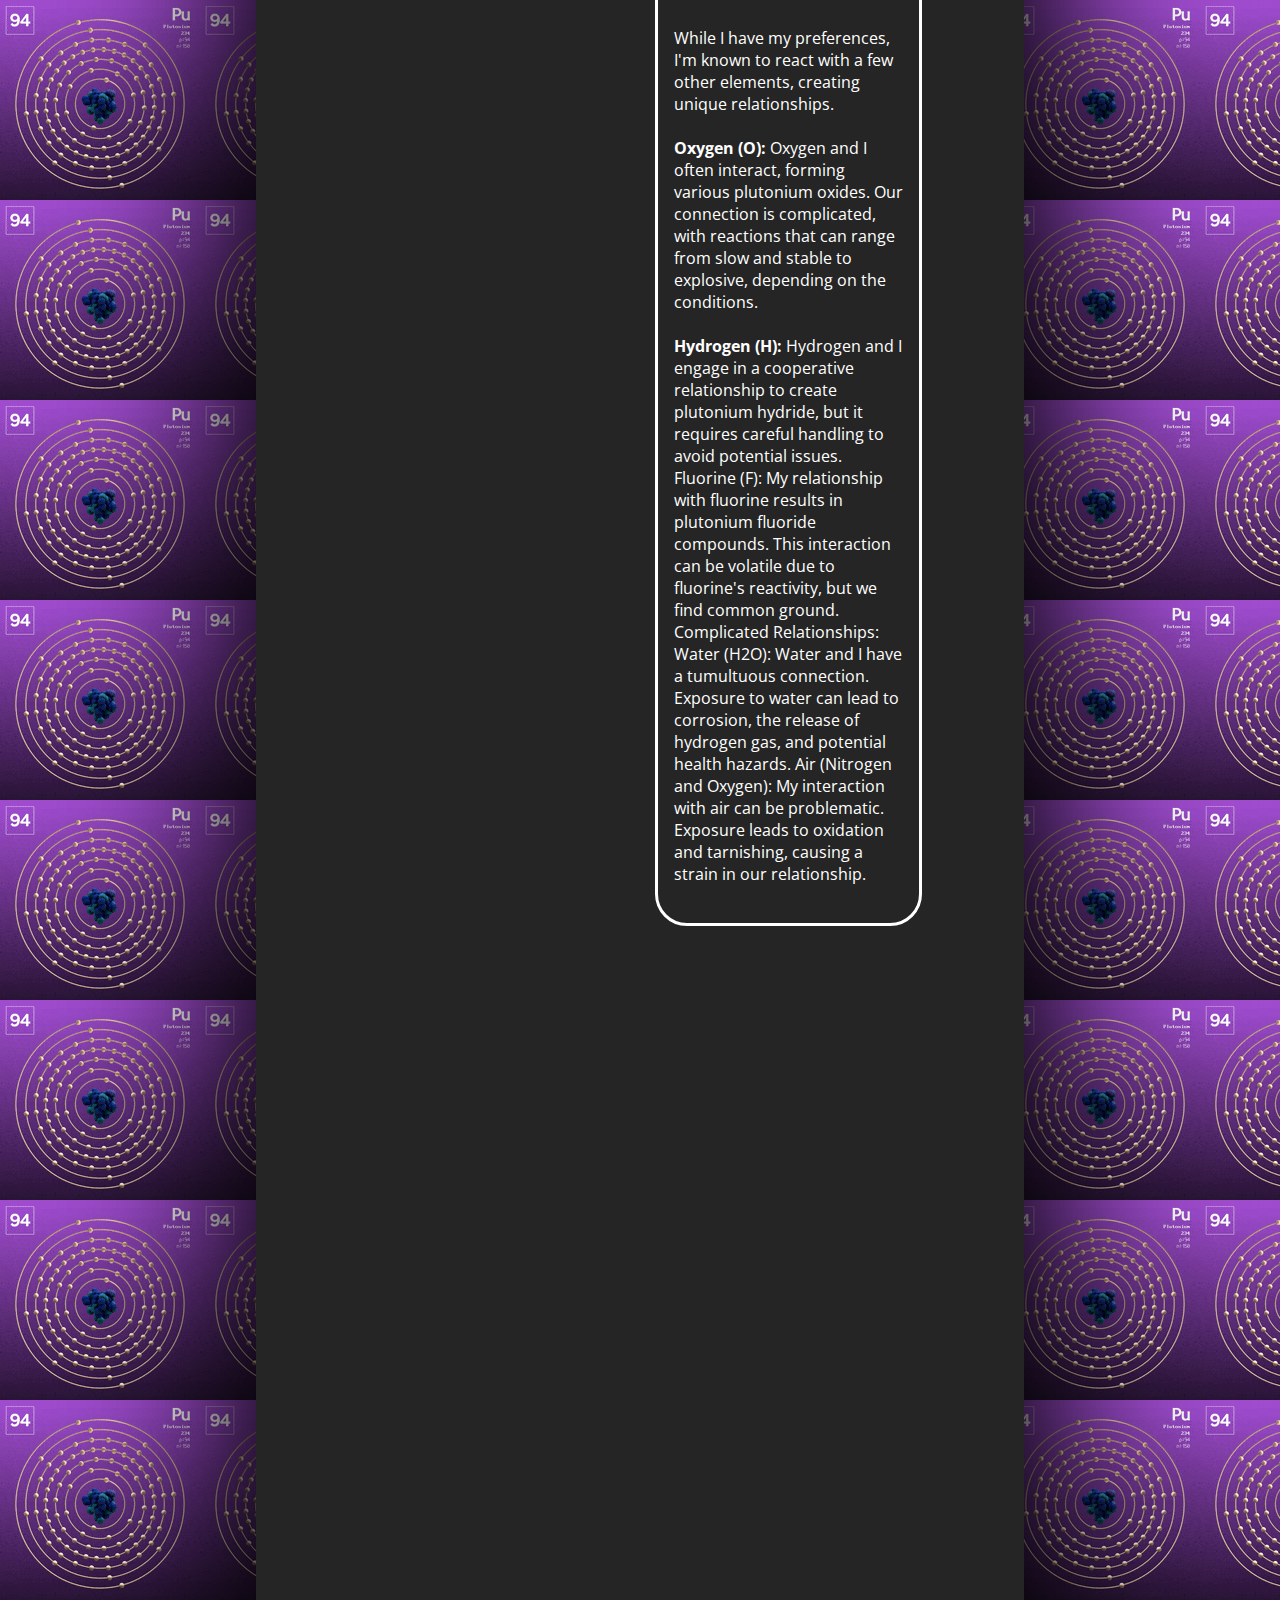
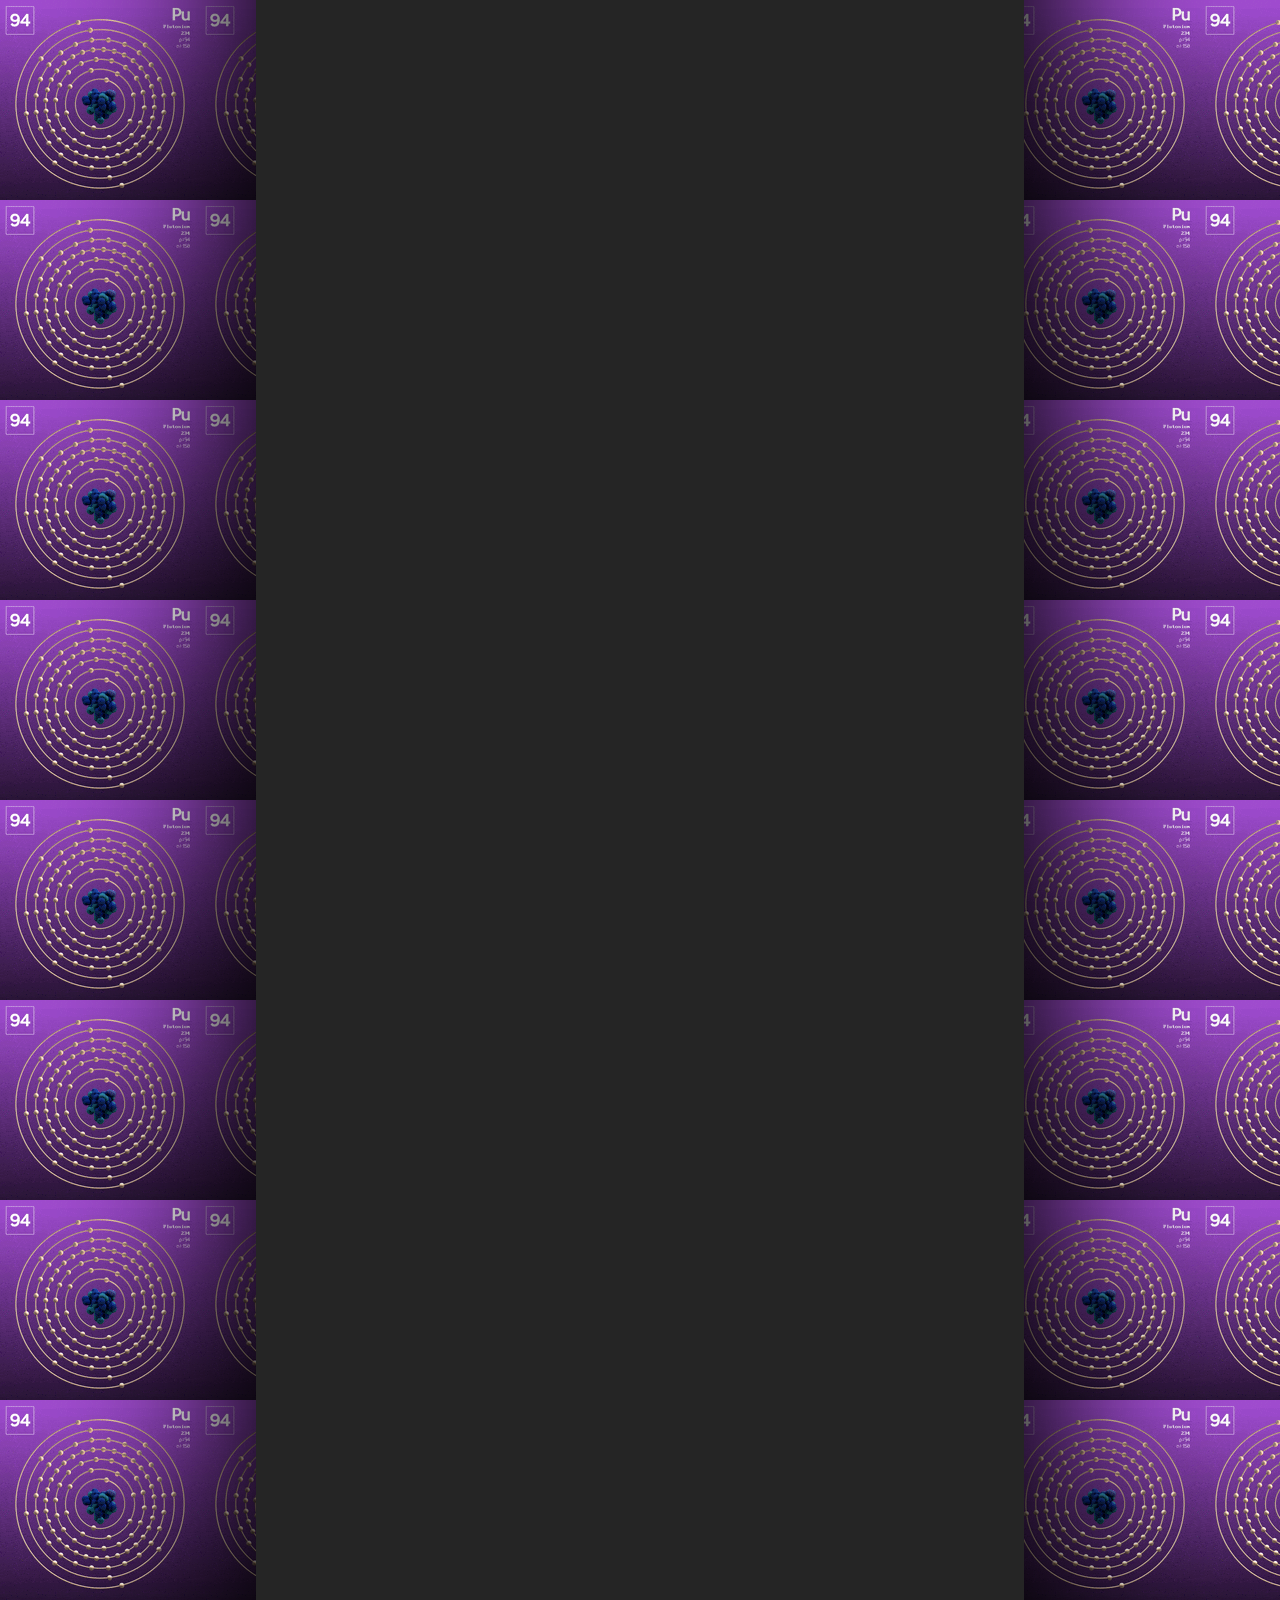
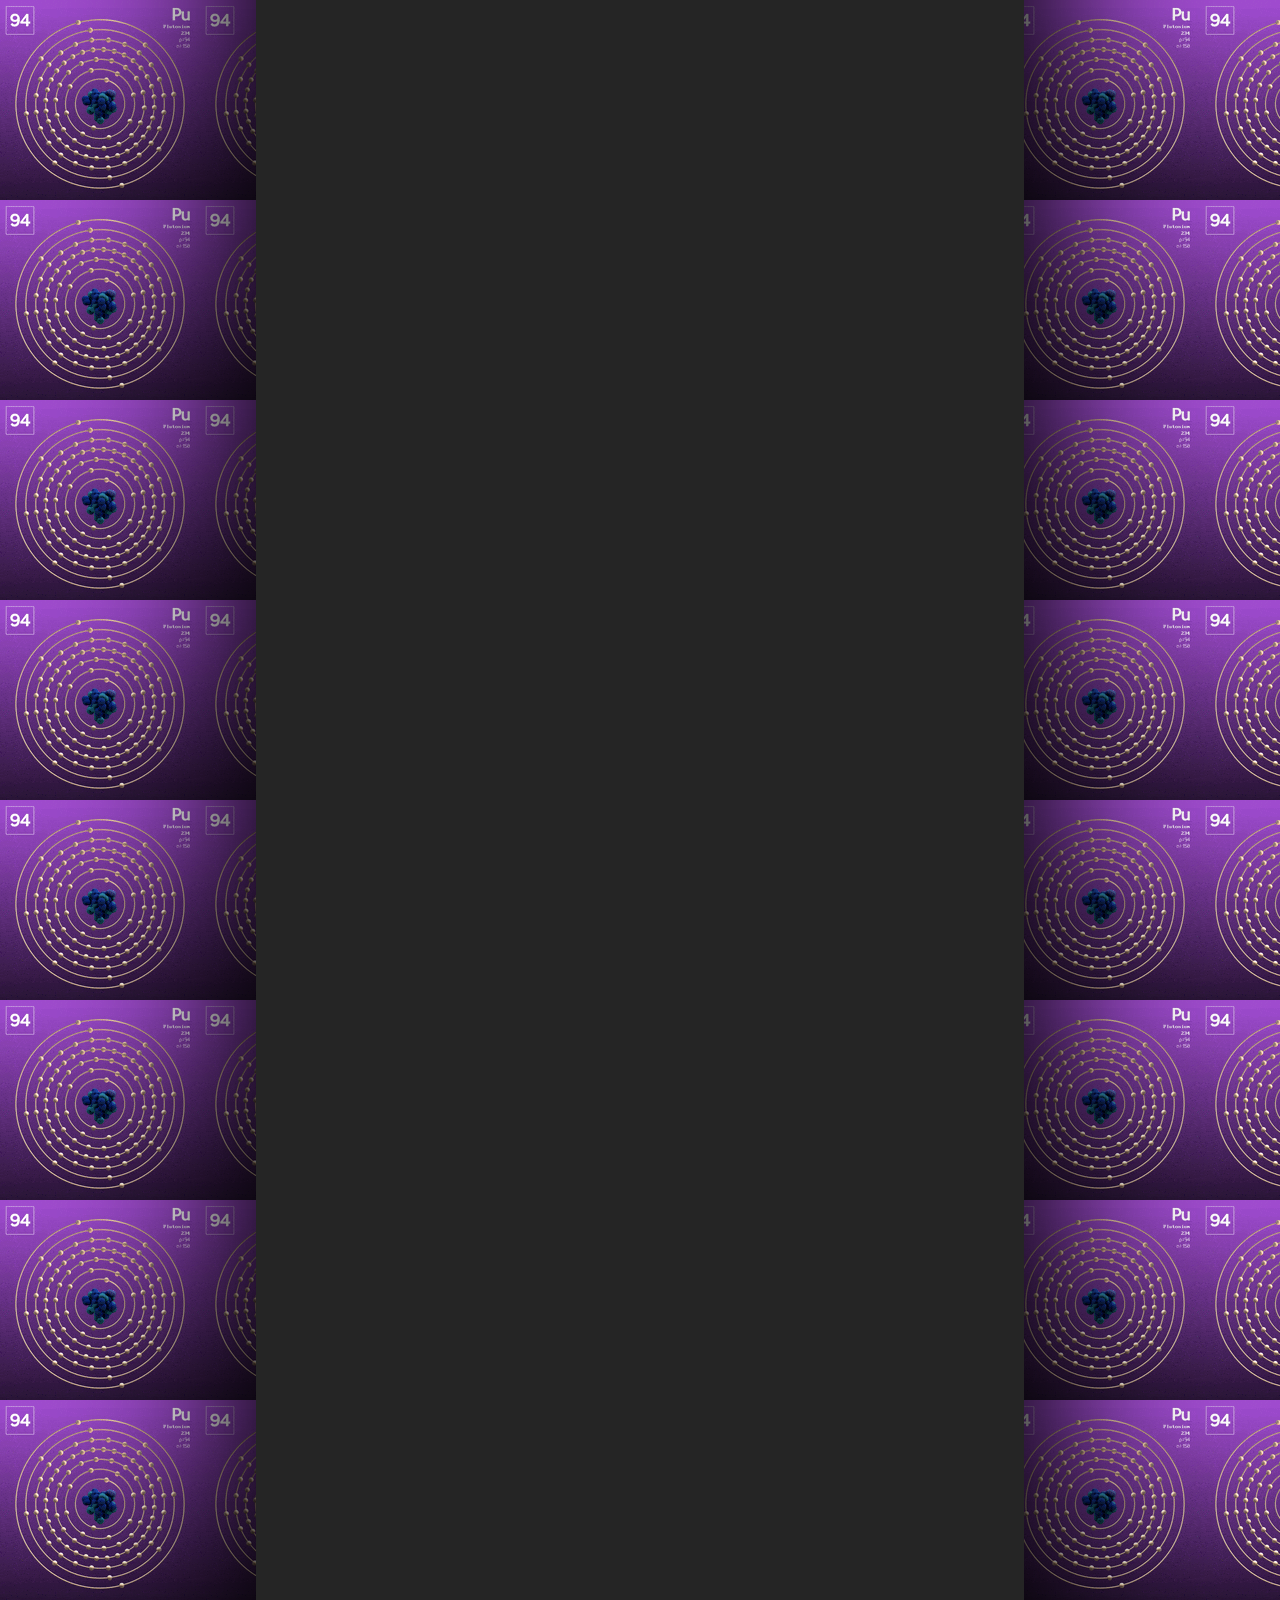
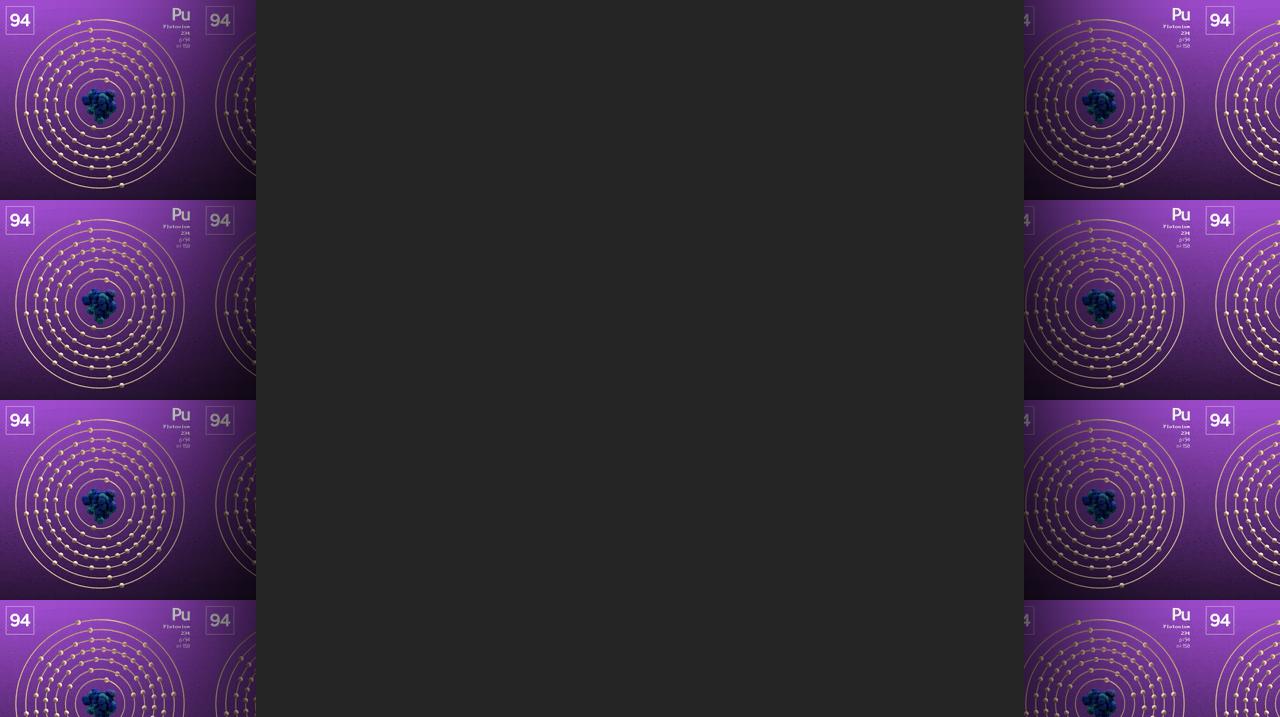
==== commit 3593ced6: "Created js to fade in infoboxes" ====
--- a/index.html
+++ b/index.html
@@ -303,6 +303,7 @@
             </div>
         </div>
         <script src="slides.js"></script>
+        <script src="fadein.js"></script>
 </body>
 
 </html>--- a/Styles.css
+++ b/Styles.css
@@ -67,6 +67,8 @@
   justify-content: center;
 }
 #pageBody .pageInfo .infoBox {
+  opacity: 0;
+  transition: opacity 1s;
   width: min-content;
   height: min-content;
   border: white solid 0.2em;
@@ -170,6 +172,10 @@
   text-align: center;
 }
 
+.visible {
+  opacity: 1 !important;
+}
+
 @font-face {
   font-family: PressStart2P;
   src: url("fonts/PressStart2P-Regular.ttf") format("truetype");
